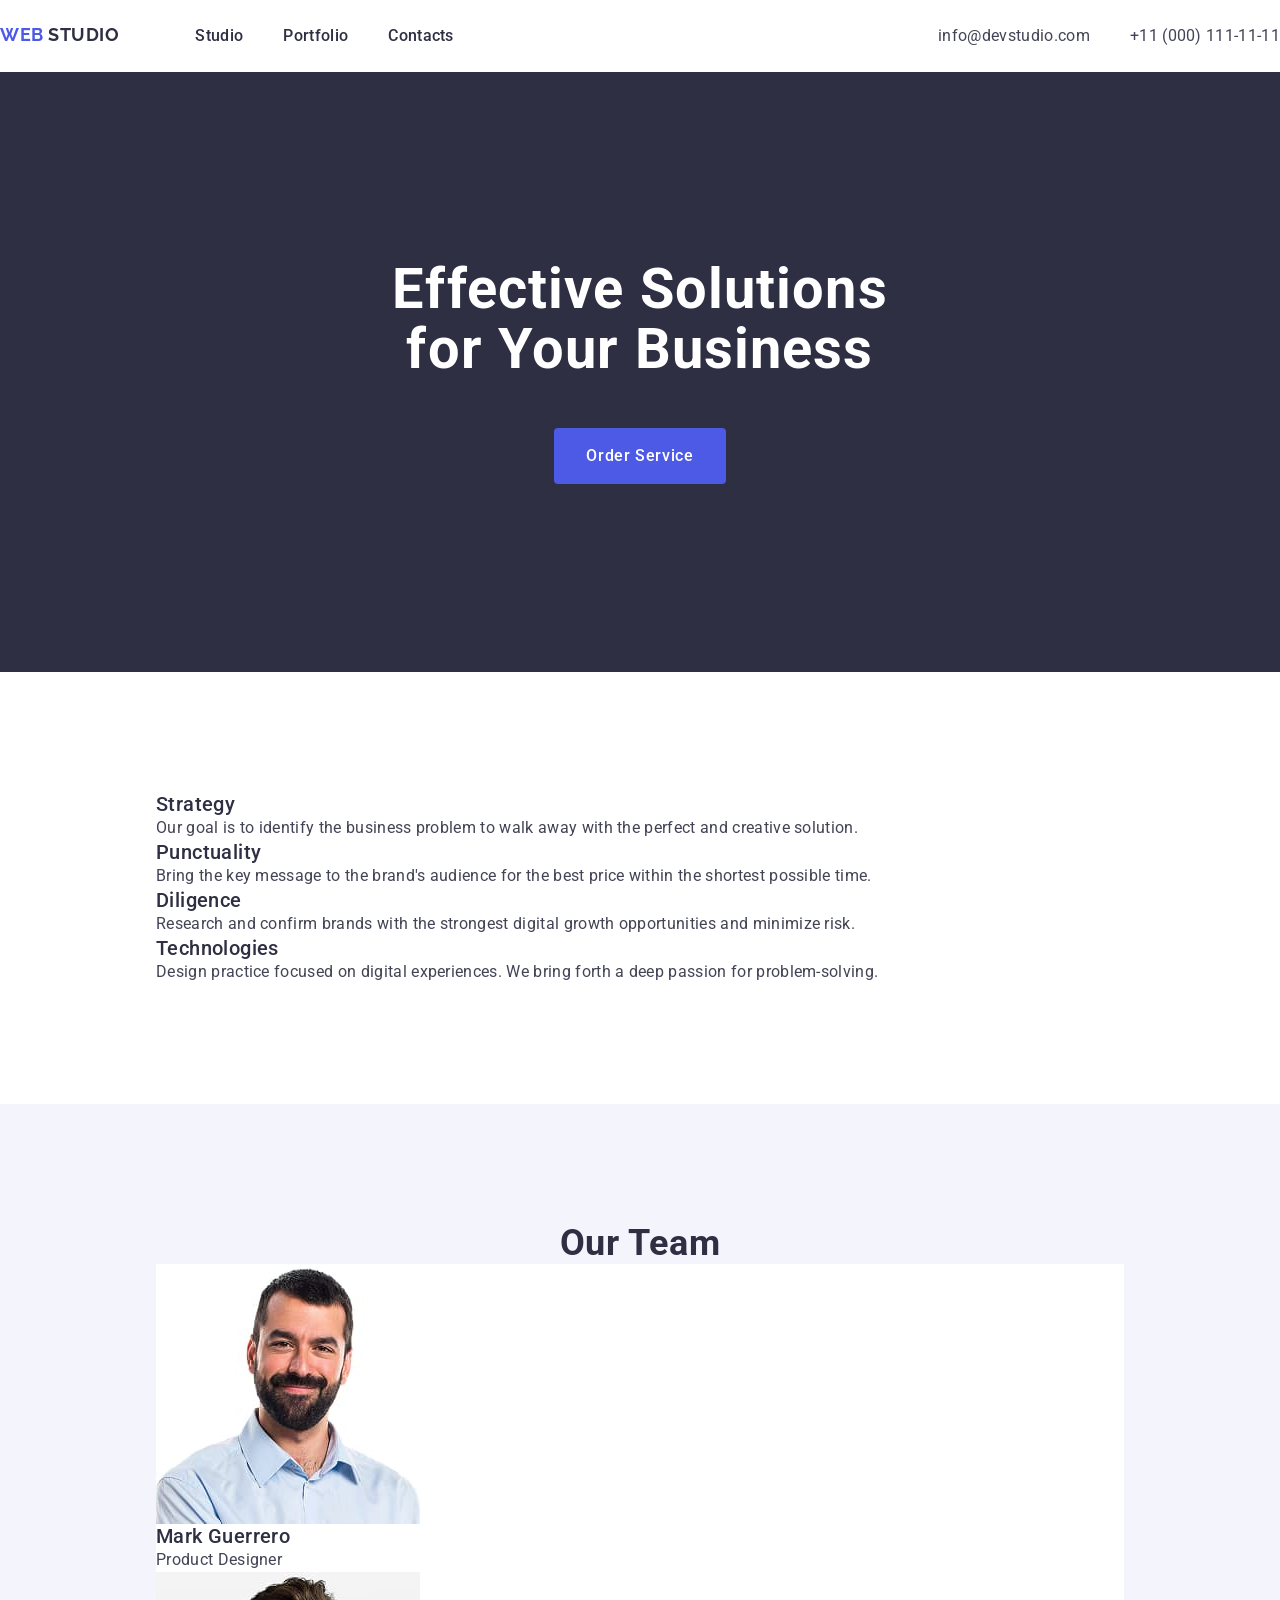
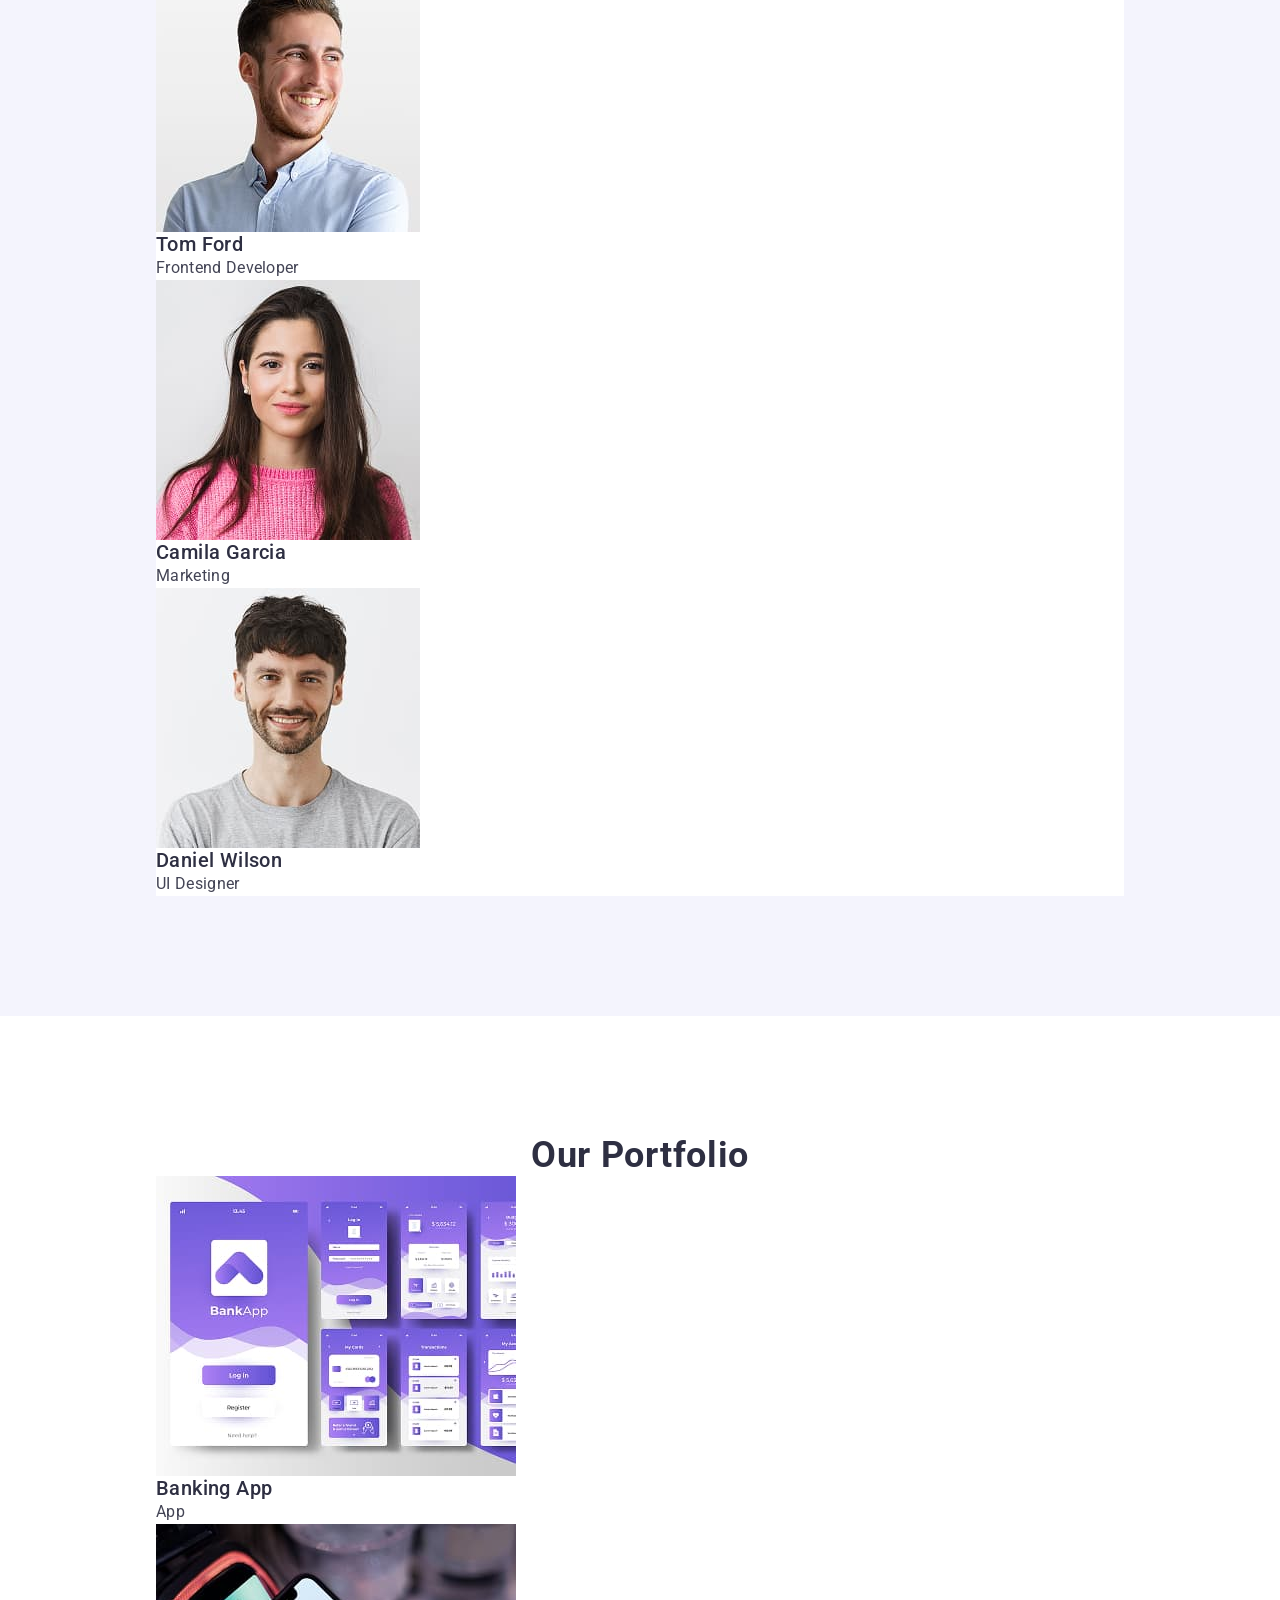
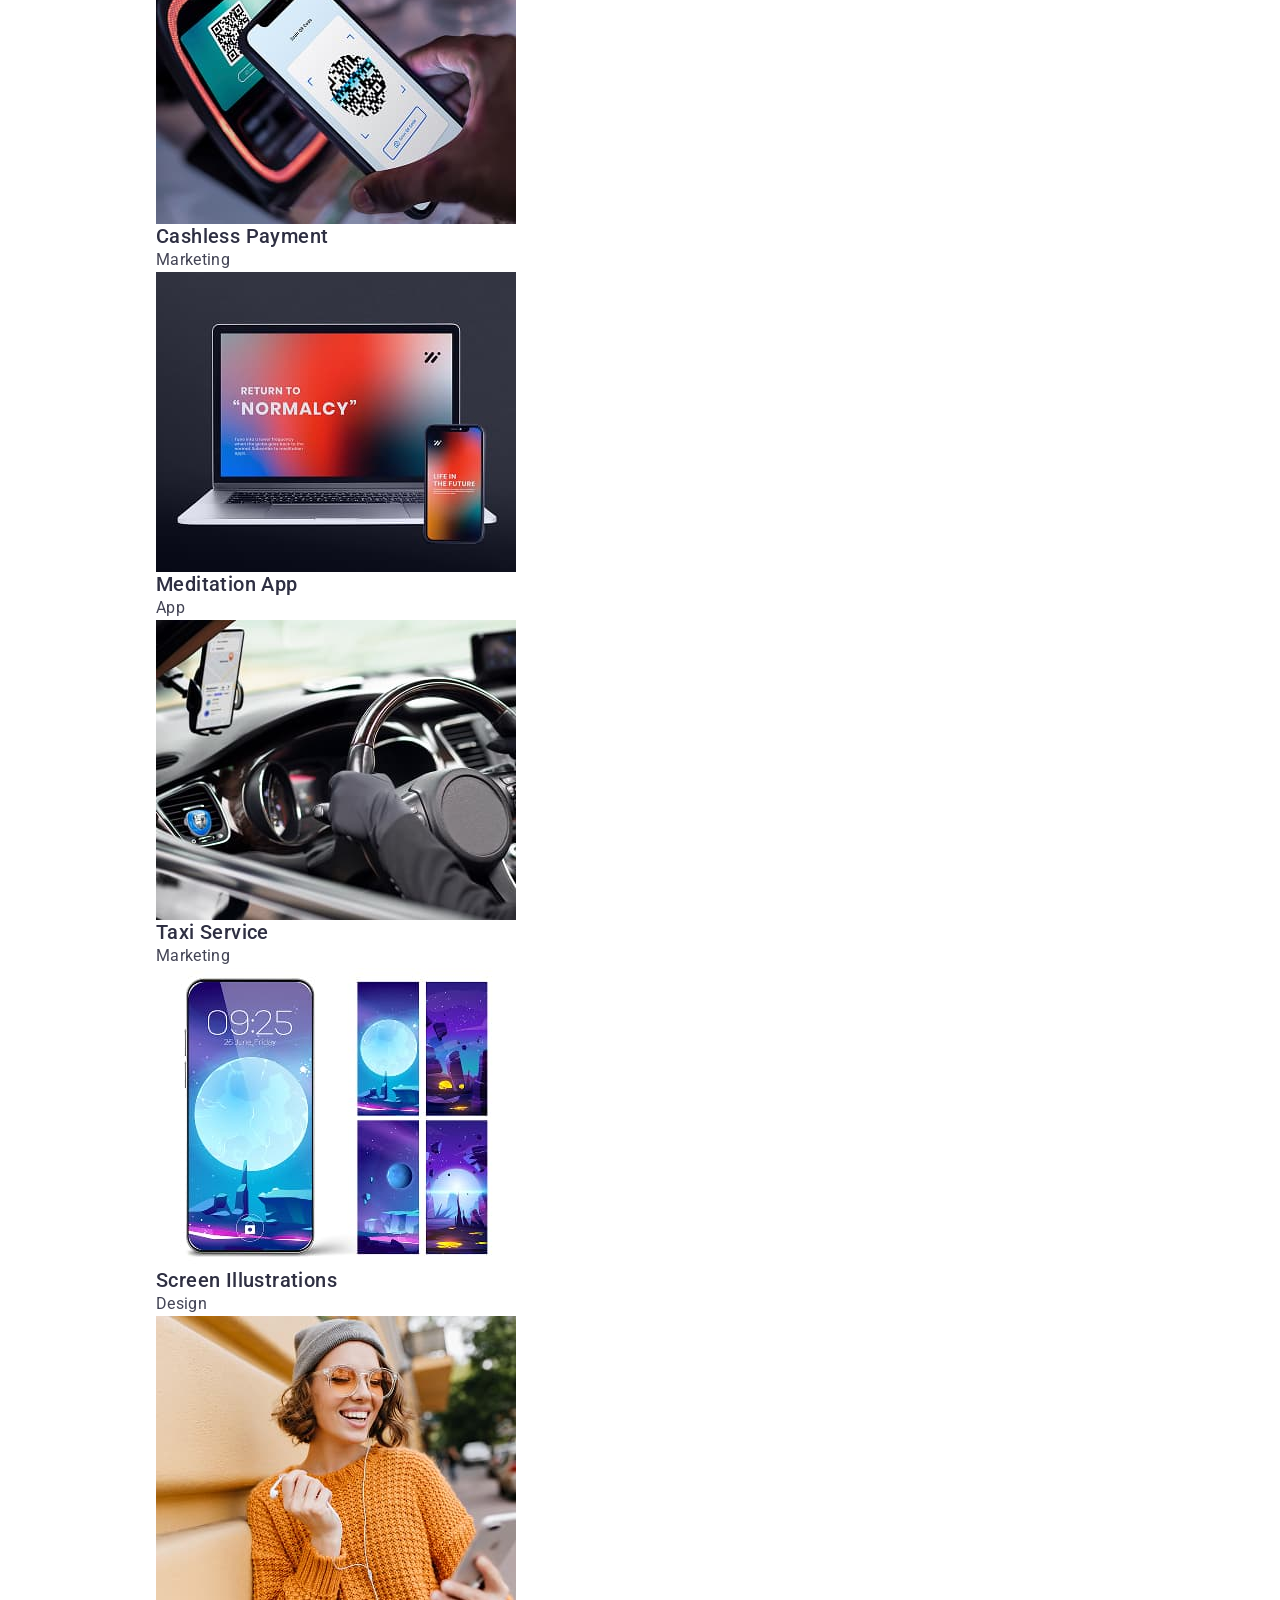
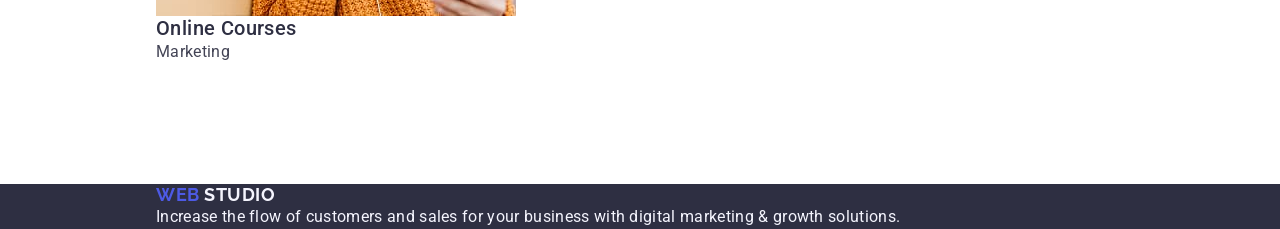
==== index.html @ 4f1d7704 "add dtyles for hero and paddings for sections" ====
<!doctype html>
<html lang="en">
  <head>
    <meta charset="UTF-8" />
    <meta name="viewport" content="width=device-width, initial-scale=1.0" />
    <!-- google fonts -->
    <link rel="preconnect" href="https://fonts.googleapis.com" />
    <link rel="preconnect" href="https://fonts.gstatic.com" crossorigin />
    <link
      href="https://fonts.googleapis.com/css2?family=Roboto:wght@400;500;700&family=Raleway:wght@700&display=swap"
      rel="stylesheet"
    />

    <!-- normalize -->
    <link
      rel="stylesheet"
      href="https://cdnjs.cloudflare.com/ajax/libs/modern-normalize/2.0.0/modern-normalize.min.css"
    />
    <!-- local fonts -->
    <link rel="stylesheet" href="./css/styles.css" />
    <title>Document</title>
  </head>
  <body>
    <header>
      <div class="container header-container">
        <nav class="page-navigation">
          <a class="logo" href="./index.html">
            Web
            <span class="header-logo-secondary">Studio</span>
          </a>
          <ul class="nav-items">
            <li><a class="nav-item" href="./index.html">Studio</a></li>
            <li><a class="nav-item" href="">Portfolio</a></li>
            <li><a class="nav-item" href="">Contacts</a></li>
          </ul>
        </nav>

        <address class="address-section">
          <ul class="contacts-list">
            <li>
              <a class="contacts-list-item" href="mailto:info@devstudio.com"
                >info@devstudio.com</a
              >
            </li>
            <li>
              <a class="contacts-list-item" href="tel:+110001111111"
                >+11 (000) 111-11-11</a
              >
            </li>
          </ul>
        </address>
      </div>
    </header>

    <main>
      <!-- hero -->
      <section class="hero">
        <div class="container">
          <h1 class="hero-title">Effective Solutions for Your Business</h1>
          <button class="hero-button" type="button">Order Service</button>
        </div>
      </section>
      <!-- Approach -->
      <section class="section">
        <div class="container">
          <h2 hidden>Our Approach</h2>
          <ul>
            <li>
              <h3 class="card-title">Strategy</h3>
              <p class="card-text">
                Our goal is to identify the business problem to walk away with
                the perfect and creative solution.
              </p>
            </li>
            <li>
              <h3 class="card-title">Punctuality</h3>
              <p class="card-text">
                Bring the key message to the brand's audience for the best price
                within the shortest possible time.
              </p>
            </li>
            <li>
              <h3 class="card-title">Diligence</h3>
              <p class="card-text">
                Research and confirm brands with the strongest digital growth
                opportunities and minimize risk.
              </p>
            </li>
            <li>
              <h3 class="card-title">Technologies</h3>
              <p class="card-text">
                Design practice focused on digital experiences. We bring forth a
                deep passion for problem-solving.
              </p>
            </li>
          </ul>
        </div>
      </section>
      <!-- team -->
      <section class="team-section section">
        <div class="container">
          <h2 class="section-title">Our Team</h2>
          <ul>
            <li class="team-item">
              <img
                src="./images/img-1.jpg"
                alt="Profile photo of Mark Guerrero"
                width="264"
                height="260"
              />
              <h3 class="card-title">Mark Guerrero</h3>
              <p class="card-text">Product Designer</p>
            </li>
            <li class="team-item">
              <img
                src="./images/img-2.jpg"
                alt="Profile photo of Tom Ford"
                width="264"
                height="260"
              />
              <h3 class="card-title">Tom Ford</h3>
              <p class="card-text">Frontend Developer</p>
            </li>
            <li class="team-item">
              <img
                src="./images/img-3.jpg"
                alt="Profile photo of Camila Garcia"
                width="264"
                height="260"
              />
              <h3 class="card-title">Camila Garcia</h3>
              <p class="card-text">Marketing</p>
            </li>
            <li class="team-item">
              <img
                src="./images/img-4.jpg"
                alt="Profile photo of Daniel Wilson"
                width="264"
                height="260"
              />
              <h3 class="card-title">Daniel Wilson</h3>
              <p class="card-text">UI Designer</p>
            </li>
          </ul>
        </div>
      </section>
      <!-- portfolio -->
      <section class="section">
        <div class="container">
          <h2 class="section-title">Our Portfolio</h2>
          <ul>
            <li>
              <img
                src="./images/portfolio/img-banking.jpg"
                alt="Mobile banking app interface with login and dashboard screens displayed on smartphone mockups"
                width="360"
                height="300"
              />
              <h3 class="card-title">Banking App</h3>
              <p class="card-text">App</p>
            </li>
            <li>
              <img
                src="./images/portfolio/img-cashless.jpg"
                alt="Smartphone scanning a QR code for cashless payment at a terminal"
                width="360"
                height="300"
              />
              <h3 class="card-title">Cashless Payment</h3>
              <p class="card-text">Marketing</p>
            </li>
            <li>
              <img
                src="./images/portfolio/img-meditattion.jpg"
                alt="Laptop and smartphone displaying a modern landing page with inspirational message"
                width="360"
                height="300"
              />
              <h3 class="card-title">Meditation App</h3>
              <p class="card-text">App</p>
            </li>
            <li>
              <img
                src="./images/portfolio/img-taxi.jpg"
                alt="Driver holding a smartphone mounted on a car dashboard while driving"
                width="360"
                height="300"
              />
              <h3 class="card-title">Taxi Service</h3>
              <p class="card-text">Marketing</p>
            </li>
            <li>
              <img
                src="./images/portfolio/img-screen.jpg"
                alt="Stylized mobile phone screens with abstract night landscape illustrations"
                width="360"
                height="300"
              />
              <h3 class="card-title">Screen Illustrations</h3>
              <p class="card-text">Design</p>
            </li>
            <li>
              <img
                src="./images/portfolio/img-courses.jpg"
                alt="Smiling woman using a smartphone with earphones while studying online outdoors"
                width="360"
                height="300"
              />
              <h3 class="card-title">Online Courses</h3>
              <p class="card-text">Marketing</p>
            </li>
          </ul>
        </div>
      </section>
    </main>
    <footer class="footer">
      <div class="container">
        <a class="logo" href="./index.html">
          Web
          <span class="footer-logo-secondary">Studio</span>
        </a>
        <p class="footer-description">
          Increase the flow of customers and sales for your business with
          digital marketing & growth solutions.
        </p>
      </div>
    </footer>
  </body>
</html>
---- css/styles.css ----
/* ============= VARIABLES ============= */
:root {
  --primary-font: 'Roboto', sans-serif;
  --primary-text-color: #434455;
  --dark-color: #2e2f42;
  --brand-color: #4d5ae5;
  --accent-color: #404bbf;
  --white-color: #ffffff;
  --light-bg-color: #f4f4fd;
}

/* ============= /VARIABLES ============= */

/* ============= COMMON STYLES   ============= */
a {
  text-decoration: none;
  color: inherit;
}

ul,
ol {
  list-style-type: none;
  margin: 0;
  padding-left: 0;
}

/* Reset default margins for headings and paragraphs */
h1,
h2,
h3,
h4,
h5,
h6,
p {
  margin: 0;
}

/* Make images block elements */
img {
  display: block;
}

button {
  cursor: pointer;
}

body {
  font-family: var(--primary-font);
  color: var(--primary-text-color);
  background-color: var(--white-color);
}

.container {
  max-width: 1440px;
  padding-left: 156px;
  padding-right: 156px;
  margin-left: auto;
  margin-right: auto;
}

.logo {
  font-family: Raleway, sans-serif;
  font-weight: 700;
  text-transform: uppercase;
  font-size: 18px;
  line-height: 1.17;
  letter-spacing: 0.03em;
  color: var(--brand-color);
}

.section {
  padding-top: 120px;
  padding-bottom: 120px;
}

.section-title {
  font-weight: 700;
  font-size: 36px;
  line-height: 1.11;
  letter-spacing: 0.02em;
  text-align: center;
  text-transform: capitalize;
  color: var(--dark-color);
}

.card-title {
  font-weight: 500;
  font-size: 20px;
  line-height: 1.2;
  letter-spacing: 0.02em;
  color: var(--dark-color);
}

.card-text {
  font-size: 16px;
  line-height: 1.5;
  letter-spacing: 0.02em;
  color: var(--primary-text-color);
}
/* ============= COMMON STYLES ============= */

/* ============= HEADER ============= */

.header-container {
  display: flex;
  align-items: center;
  justify-content: space-between;
  padding: 24px 0;
}

.page-navigation {
  display: flex;
  gap: 76px;
}

.nav-items {
  display: flex;
  gap: 40px;
}
.header-logo-secondary {
  color: var(--dark-color);
}

.nav-item {
  font-weight: 500;
  font-size: 16px;
  line-height: 1.5;
  letter-spacing: 0.02em;
  color: var(--dark-color);
}

.nav-item:hover,
.nav-item:focus,
.nav-item:active {
  color: var(--accent-color);
}

.address-section {
  font-size: 16px;
  font-style: normal;
  line-height: 1.5;
  letter-spacing: 0.02em;
}

.contacts-list {
  display: flex;
  gap: 40px;
}
.contacts-list-item:hover,
.contacts-list-item:focus {
  color: var(--accent-color);
}
/* ============= HEADER ============= */

/* ============= HERO ============= */
.hero {
  background-color: var(--dark-color);
  padding: 188px 0;
}

.hero-title {
  font-weight: 700;
  font-size: 56px;
  line-height: 1.07;
  letter-spacing: 0.02em;
  text-align: center;
  color: var(--white-color);
  /* padding: 0 472px; */
  max-width: 496px;
  margin: 0 auto 48px auto;
}

.hero-button {
  display: block;
  background-color: var(--brand-color);
  font-family: var(--primary-font);
  font-weight: 500;
  font-size: 16px;
  line-height: 1.5;
  letter-spacing: 0.04em;
  color: var(--white-color);
  margin: 0 auto;
  padding: 16px 32px;
  border: none;
  border-radius: 4px;
}

.hero-button:hover,
.hero-button:focus {
  background-color: var(--accent-color);
}
/* ============= HERO ============= */

/* ============= APPROACH ============= */

/* ============= APPROACH ============= */

/* ============= TEAM ============= */
.team-section {
  background-color: var(--light-bg-color);
}

.team-item {
  background-color: var(--white-color);
}
/* ============= TEAM ============= */

/* ============= FOOTER ============= */
.footer {
  background-color: var(--dark-color);
}
.footer-logo-primary {
  color: var(--brand-color);
}

.footer-logo-secondary {
  color: var(--light-bg-color);
}

.footer-description {
  font-size: 16px;
  line-height: 1.5;
  letter-spacing: 0.02em;
  color: var(--light-bg-color);
}
/* ============= FOOTER ============= */
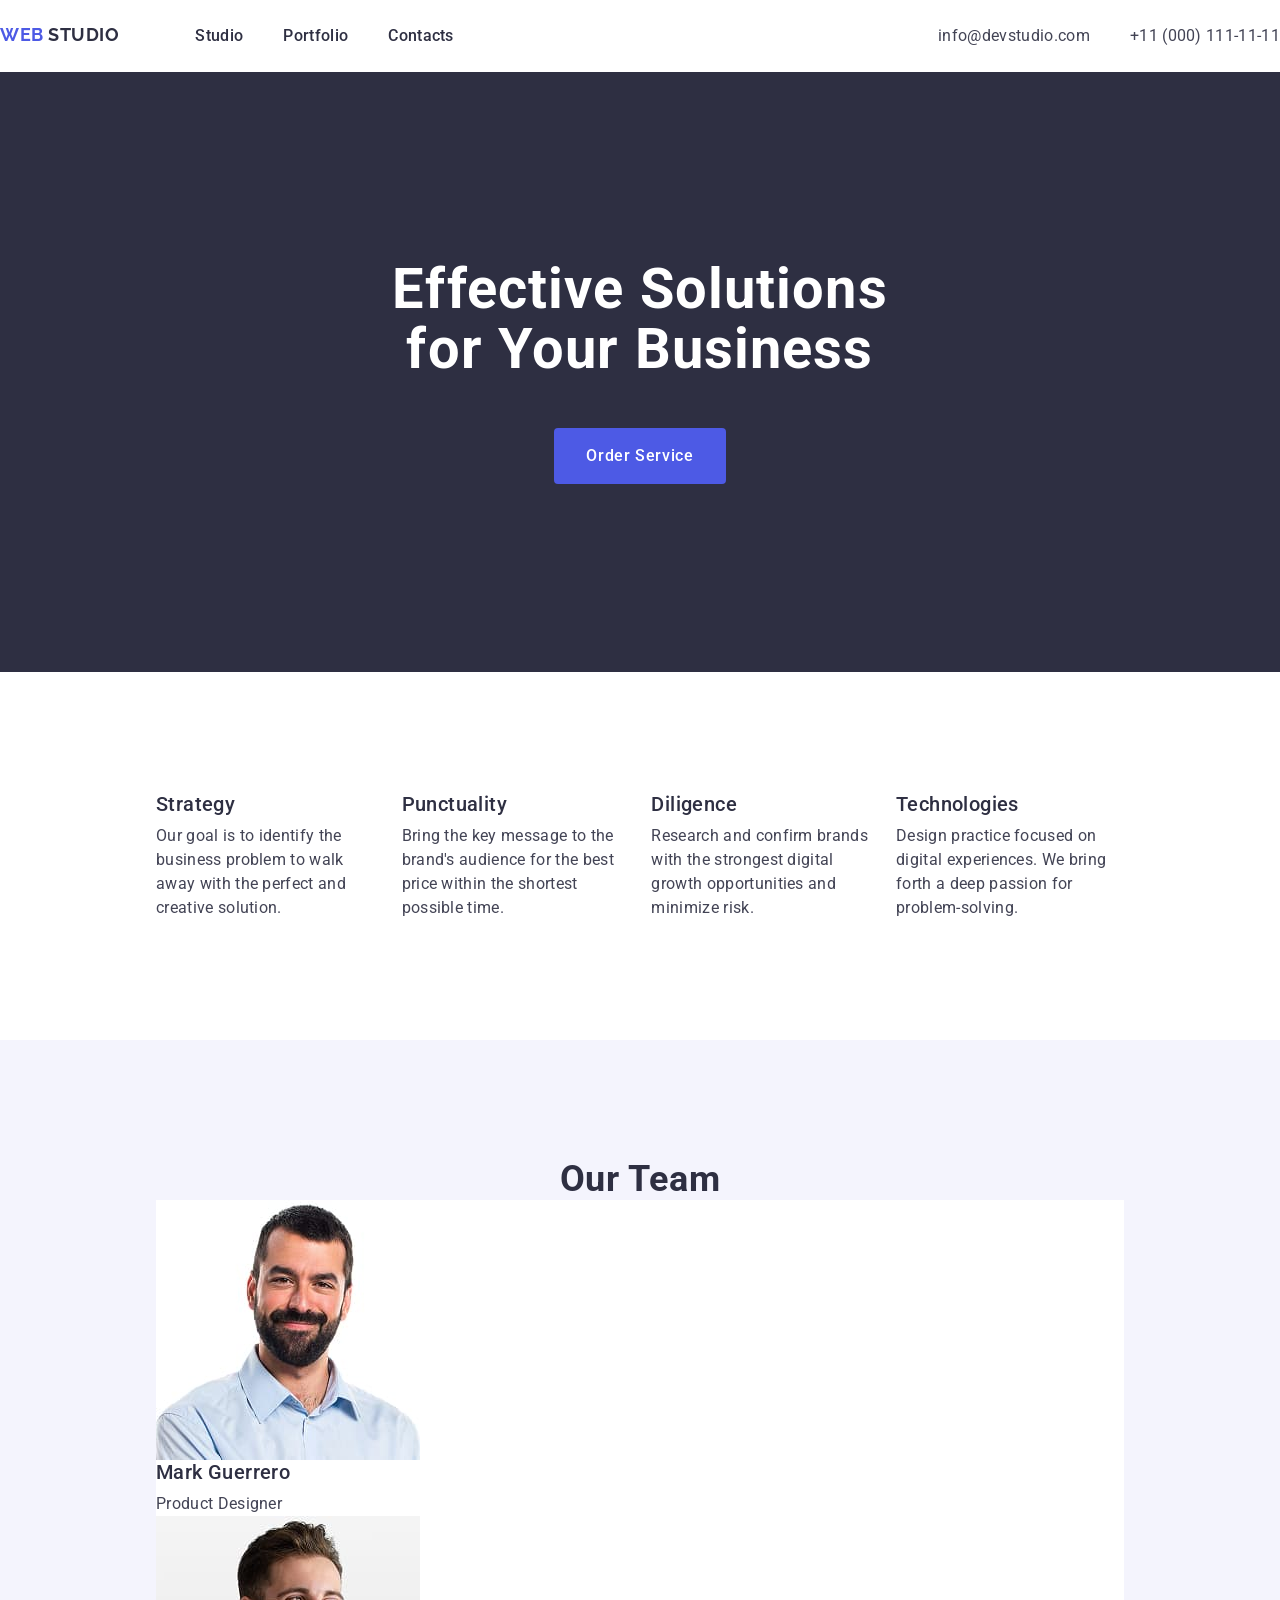
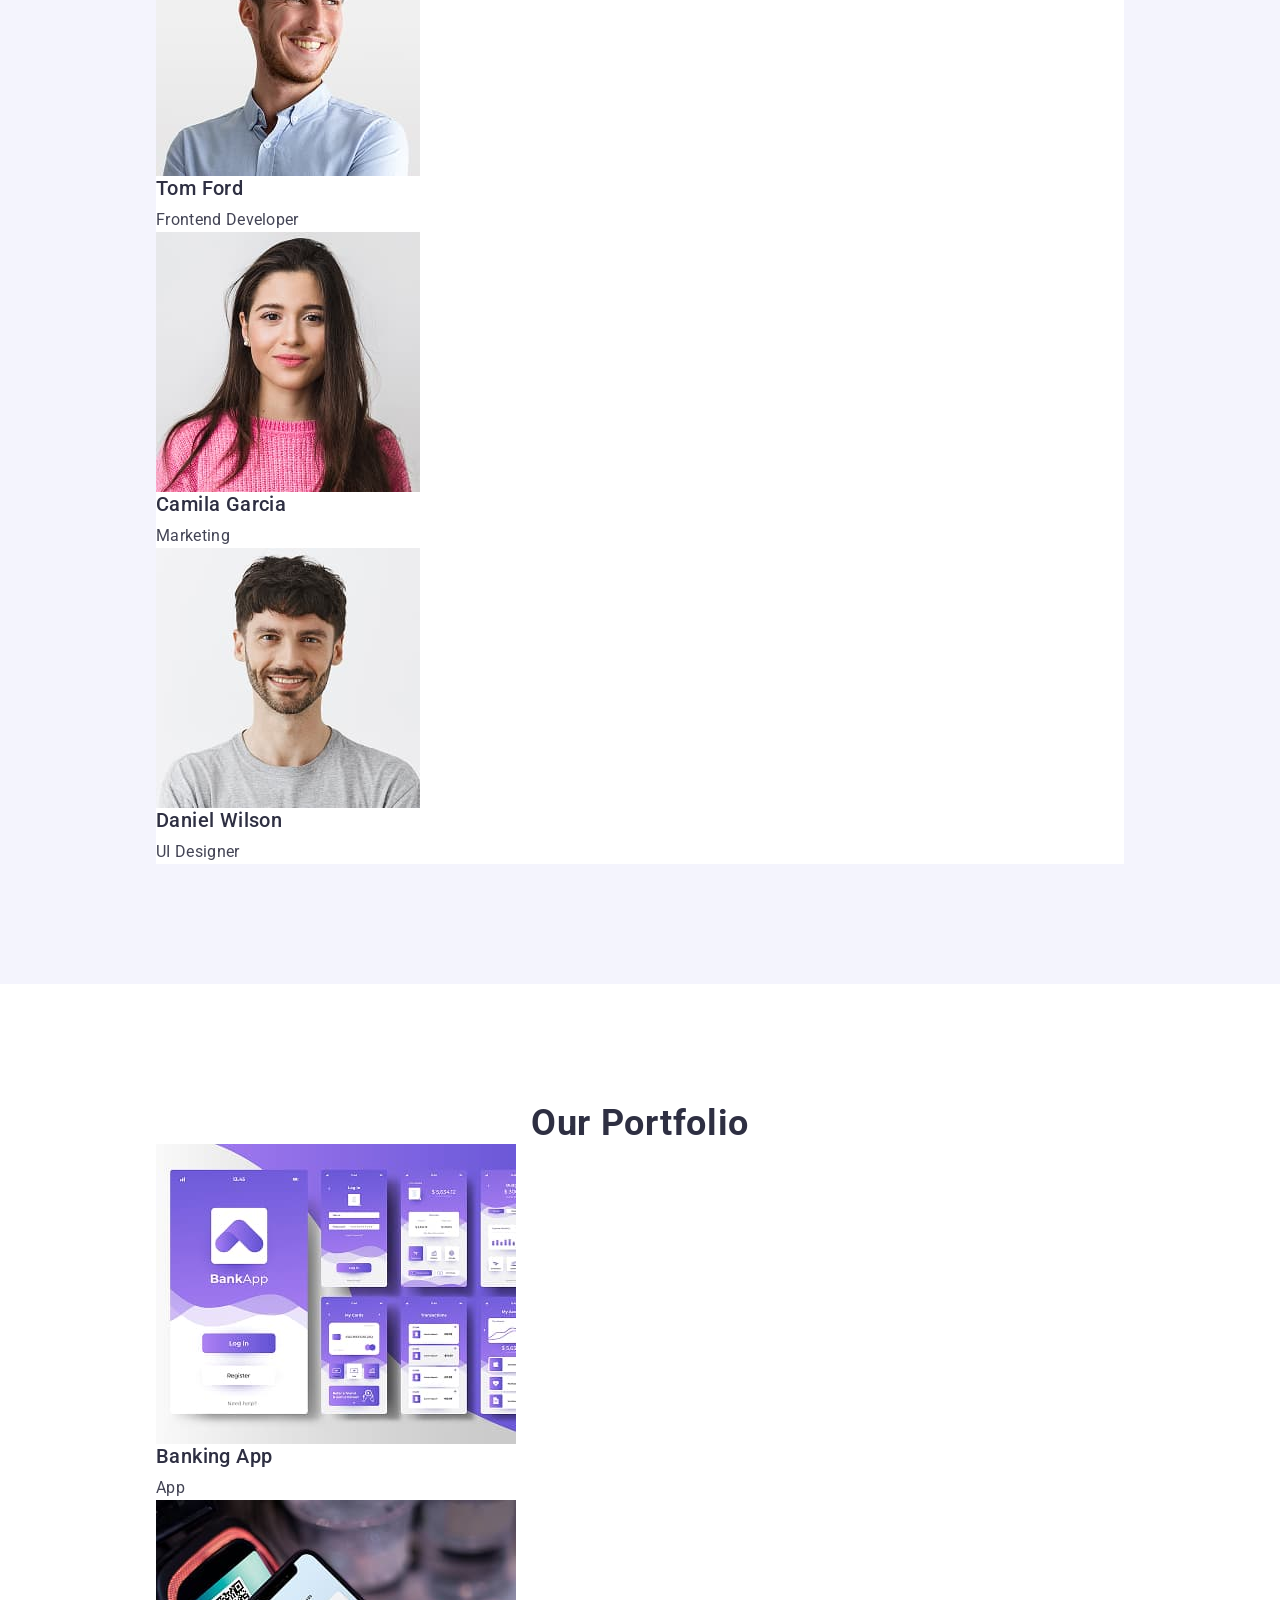
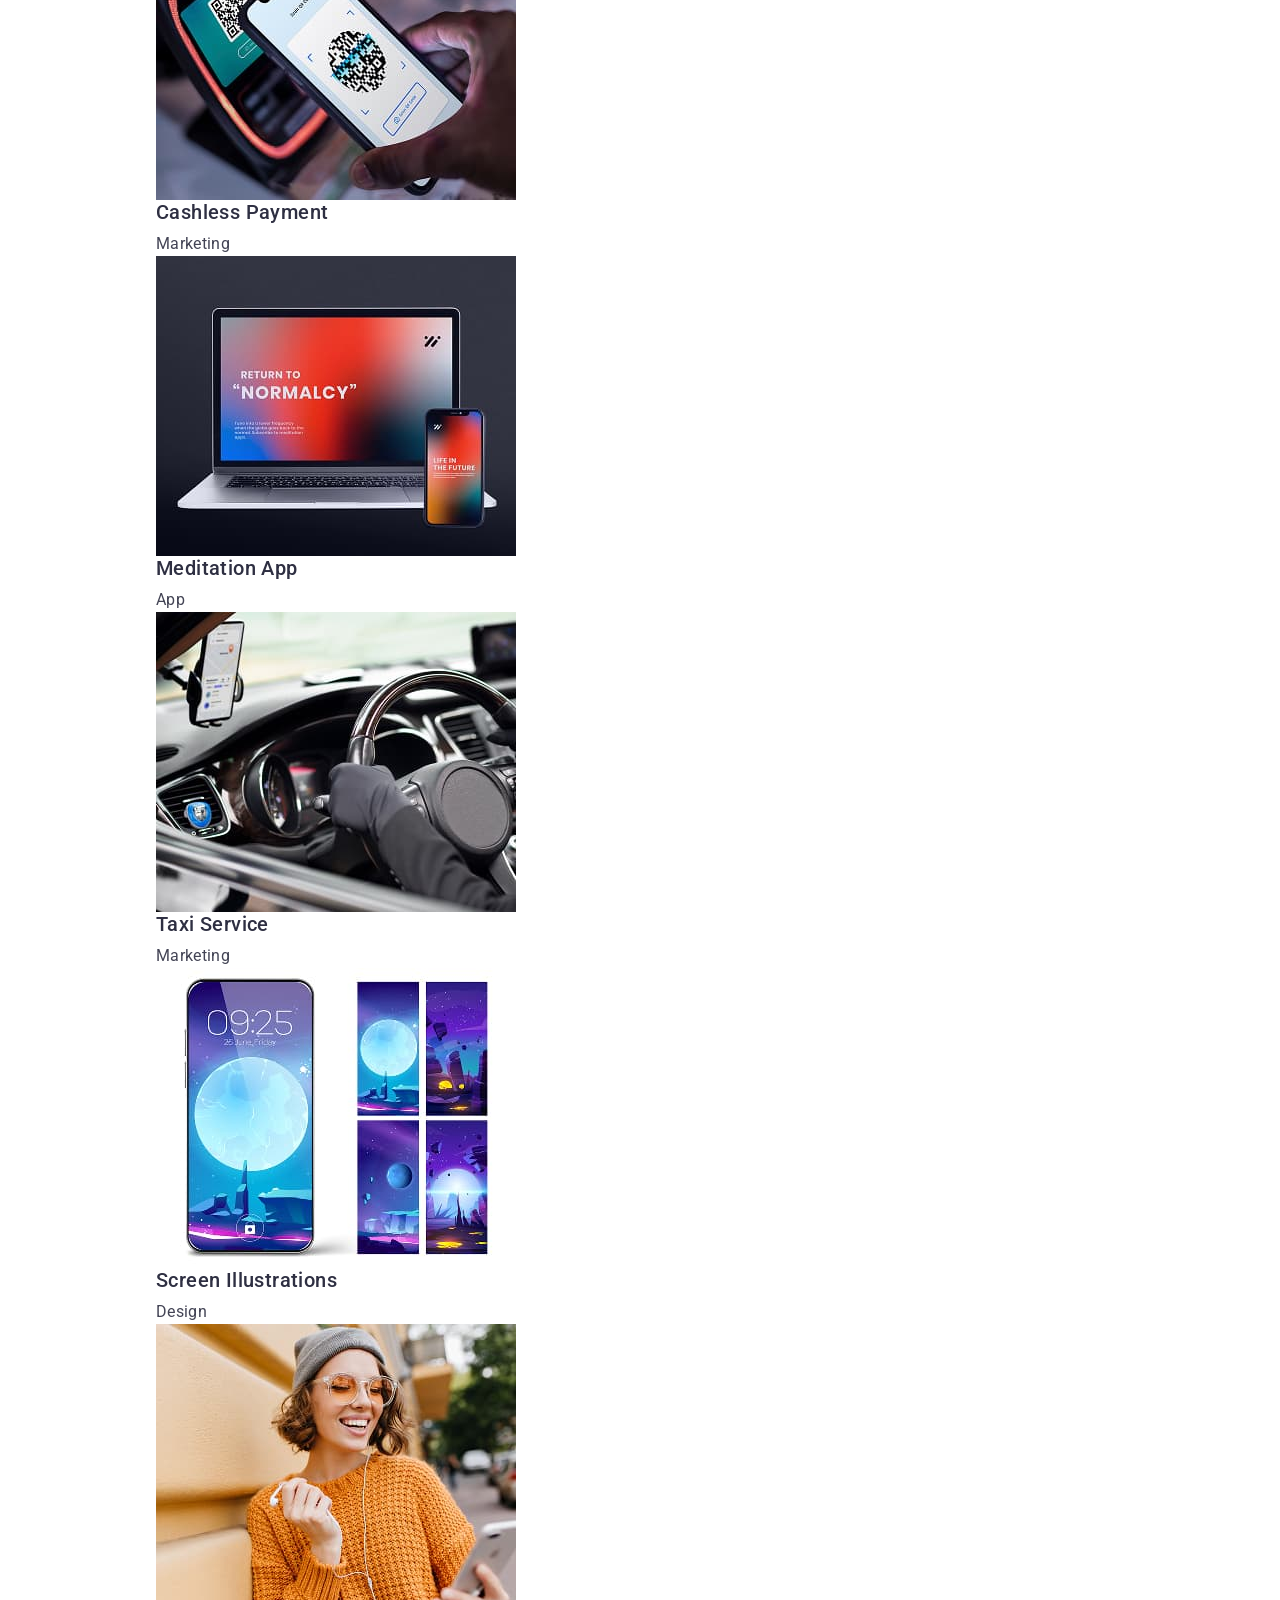
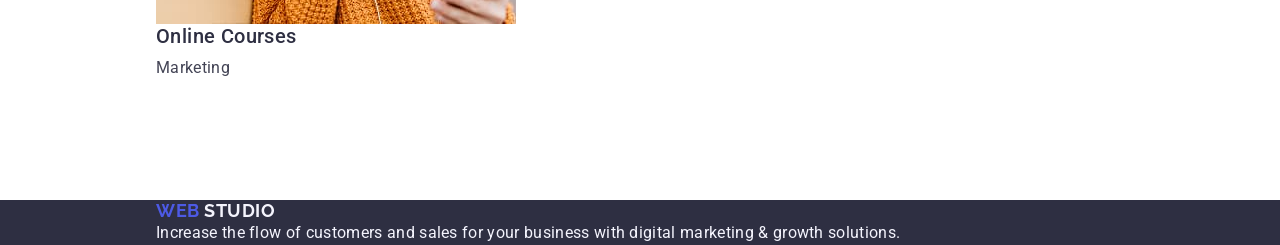
==== commit 7bcc1ebf: "add approach styles" ====
--- a/index.html
+++ b/index.html
@@ -64,7 +64,7 @@
       <section class="section">
         <div class="container">
           <h2 hidden>Our Approach</h2>
-          <ul>
+          <ul class="approach-list">
             <li>
               <h3 class="card-title">Strategy</h3>
               <p class="card-text">
--- a/css/styles.css
+++ b/css/styles.css
@@ -89,6 +89,7 @@
   line-height: 1.2;
   letter-spacing: 0.02em;
   color: var(--dark-color);
+  margin-bottom: 8px;
 }
 
 .card-text {
@@ -192,7 +193,10 @@
 /* ============= HERO ============= */
 
 /* ============= APPROACH ============= */
-
+.approach-list {
+  display: flex;
+  column-gap: 24px;
+}
 /* ============= APPROACH ============= */
 
 /* ============= TEAM ============= */
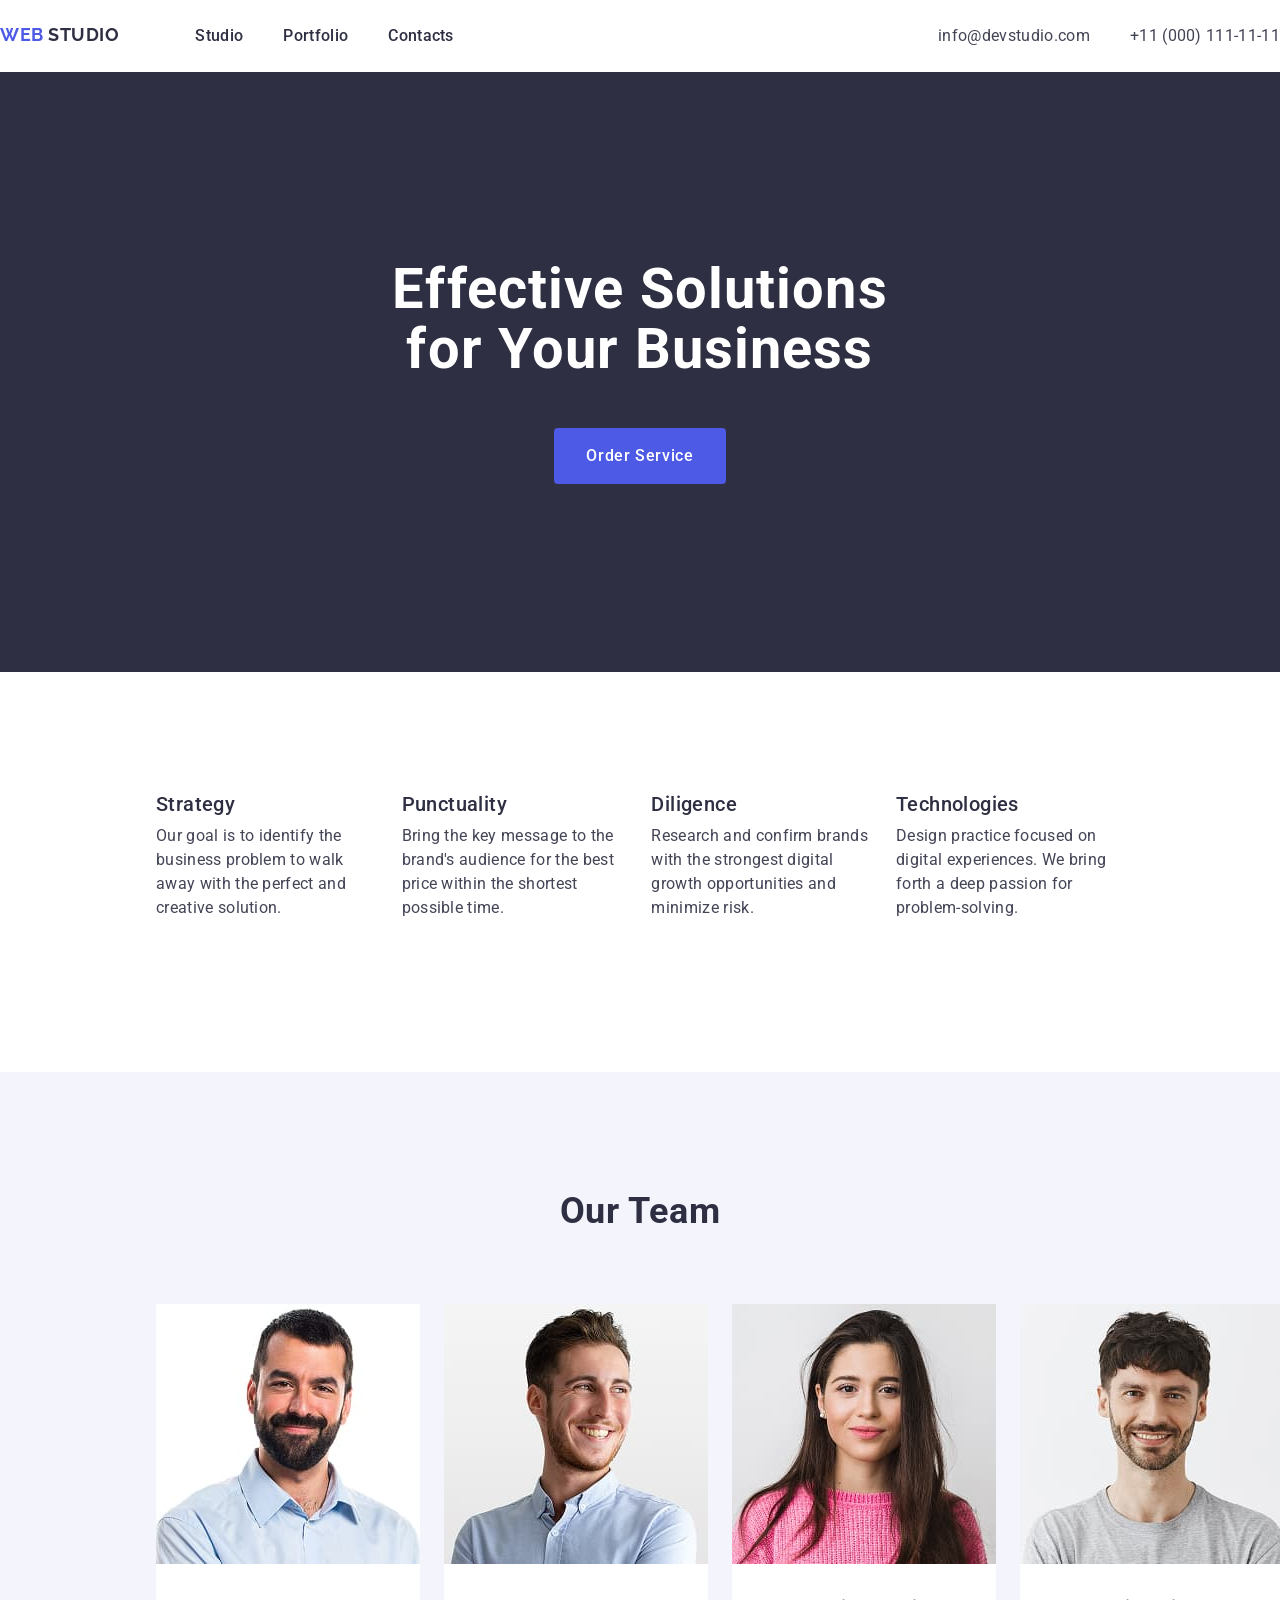
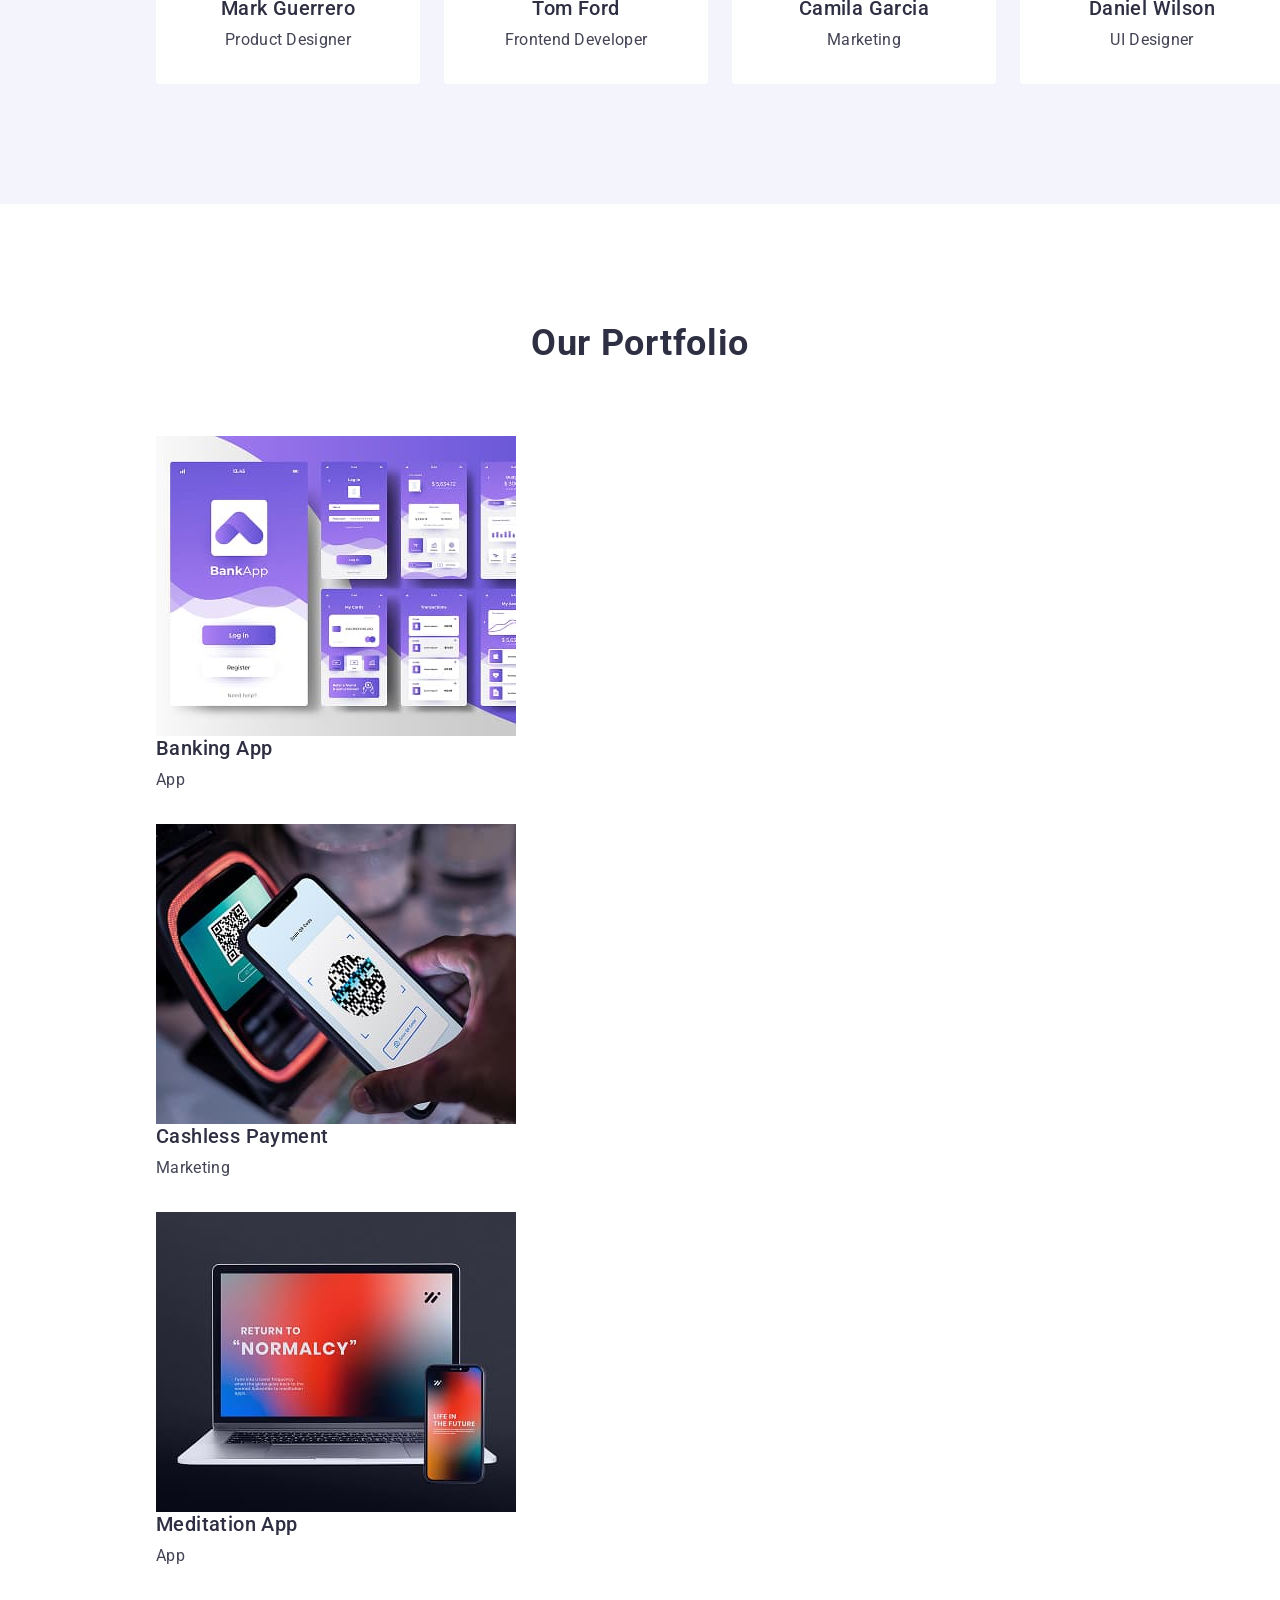
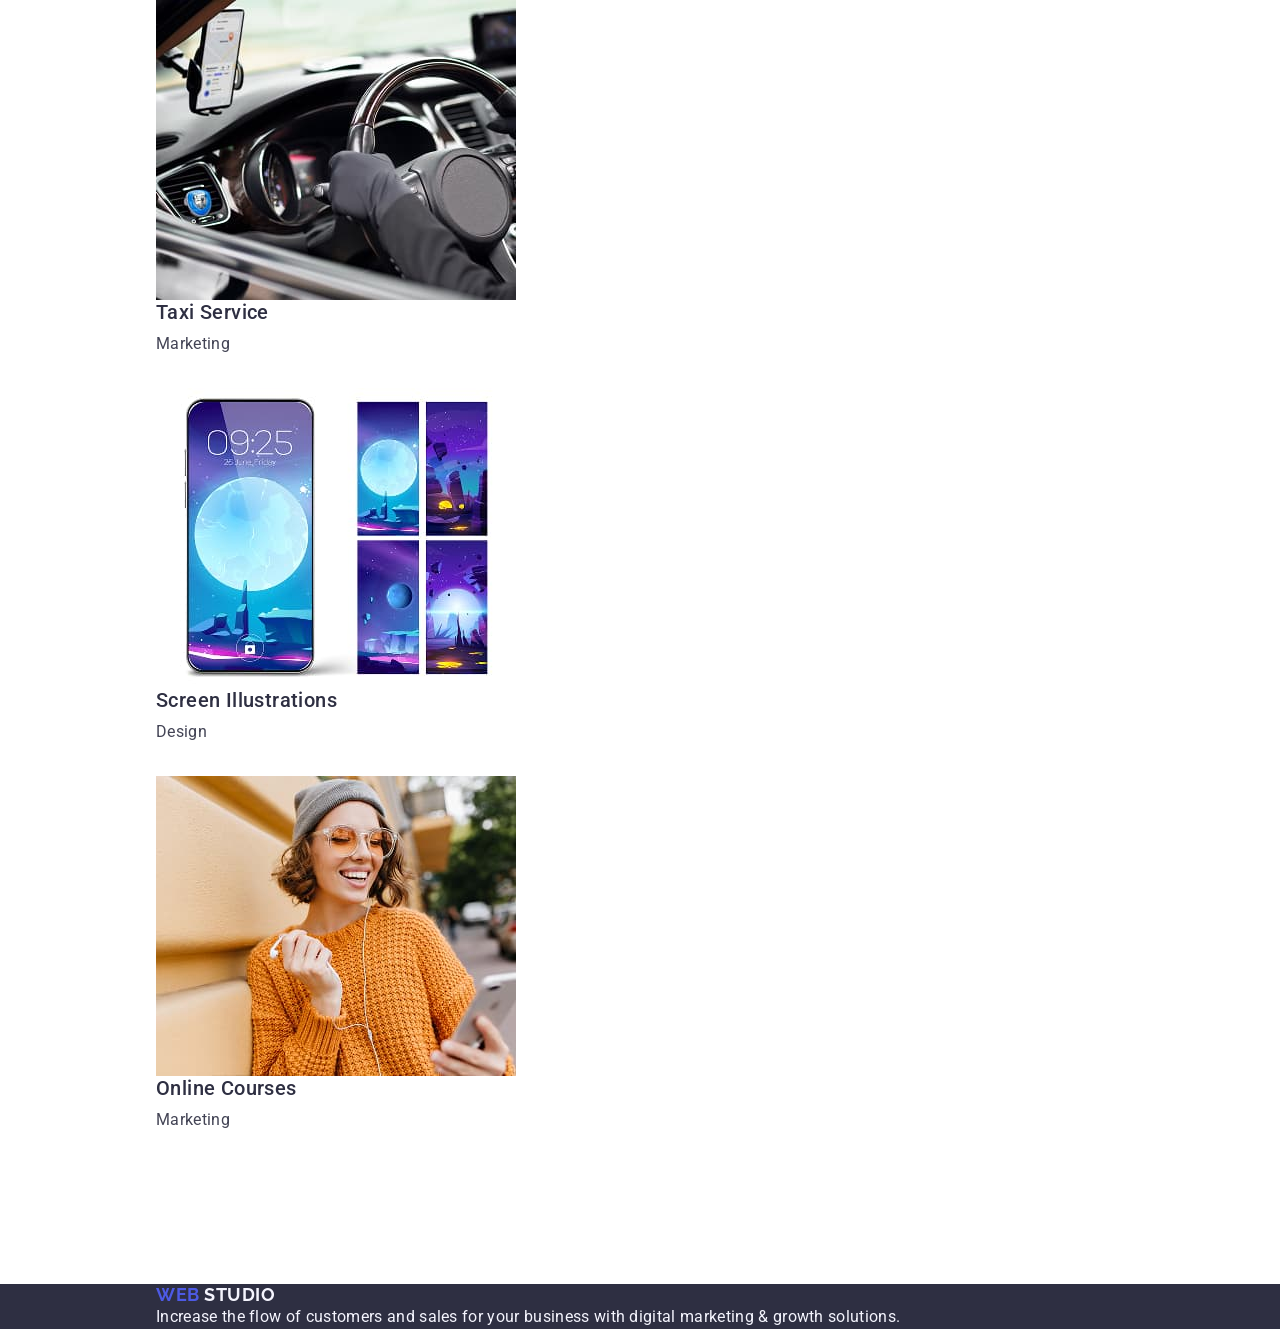
==== commit 261b771c: "add styles for team section" ====
--- a/index.html
+++ b/index.html
@@ -100,46 +100,51 @@
       <section class="team-section section">
         <div class="container">
           <h2 class="section-title">Our Team</h2>
-          <ul>
-            <li class="team-item">
-              <img
+          <ul class="team-list">
+            <li class="team-item">
+              <img
+                class="team-img"
                 src="./images/img-1.jpg"
                 alt="Profile photo of Mark Guerrero"
                 width="264"
                 height="260"
               />
-              <h3 class="card-title">Mark Guerrero</h3>
-              <p class="card-text">Product Designer</p>
-            </li>
-            <li class="team-item">
-              <img
+              <h3 class="card-title centered-text">Mark Guerrero</h3>
+              <p class="card-text centered-text">Product Designer</p>
+            </li>
+            <li class="team-item">
+              <img
+                class="team-img"
                 src="./images/img-2.jpg"
                 alt="Profile photo of Tom Ford"
                 width="264"
                 height="260"
               />
-              <h3 class="card-title">Tom Ford</h3>
-              <p class="card-text">Frontend Developer</p>
-            </li>
-            <li class="team-item">
-              <img
+              <h3 class="card-title centered-text">Tom Ford</h3>
+              <p class="card-text centered-text">Frontend Developer</p>
+            </li>
+            <li class="team-item">
+              <img
+                class="team-img"
                 src="./images/img-3.jpg"
                 alt="Profile photo of Camila Garcia"
                 width="264"
                 height="260"
               />
-              <h3 class="card-title">Camila Garcia</h3>
-              <p class="card-text">Marketing</p>
-            </li>
-            <li class="team-item">
-              <img
+              <h3 class="card-title centered-text">Camila Garcia</h3>
+              <p class="card-text centered-text">Marketing</p>
+            </li>
+            <li class="team-item">
+              <img
+                class="team-img"
                 src="./images/img-4.jpg"
                 alt="Profile photo of Daniel Wilson"
                 width="264"
                 height="260"
               />
-              <h3 class="card-title">Daniel Wilson</h3>
-              <p class="card-text">UI Designer</p>
+
+              <h3 class="card-title centered-text">Daniel Wilson</h3>
+              <p class="card-text centered-text">UI Designer</p>
             </li>
           </ul>
         </div>
--- a/css/styles.css
+++ b/css/styles.css
@@ -81,6 +81,7 @@
   text-align: center;
   text-transform: capitalize;
   color: var(--dark-color);
+  margin-bottom: 72px;
 }
 
 .card-title {
@@ -97,6 +98,11 @@
   line-height: 1.5;
   letter-spacing: 0.02em;
   color: var(--primary-text-color);
+  margin-bottom: 32px;
+}
+
+.centered-text {
+text-align: center;
 }
 /* ============= COMMON STYLES ============= */
 
@@ -203,9 +209,17 @@
 .team-section {
   background-color: var(--light-bg-color);
 }
-
+.team-img {
+  margin-bottom: 32px;
+}
+
+.team-list {
+  display: flex;
+  column-gap: 24px;
+}
 .team-item {
   background-color: var(--white-color);
+  border-radius: 4px;
 }
 /* ============= TEAM ============= */
 
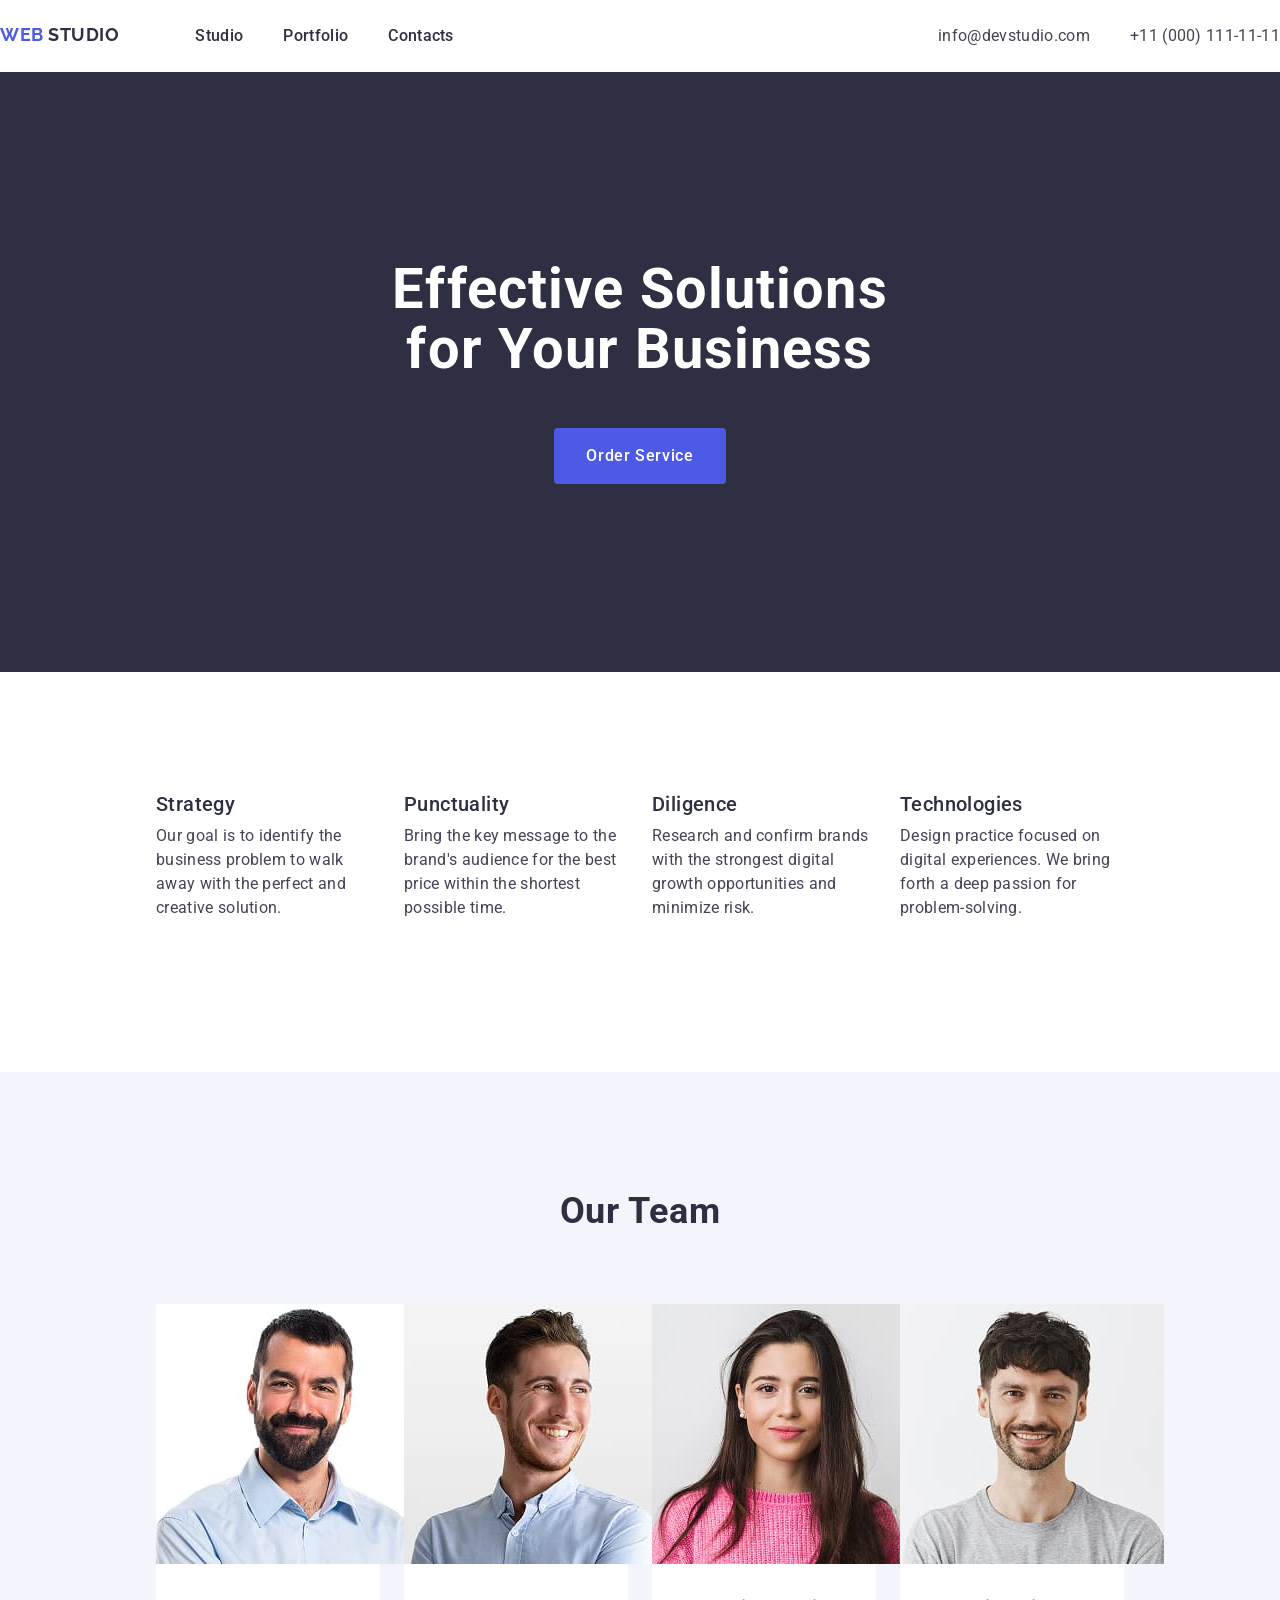
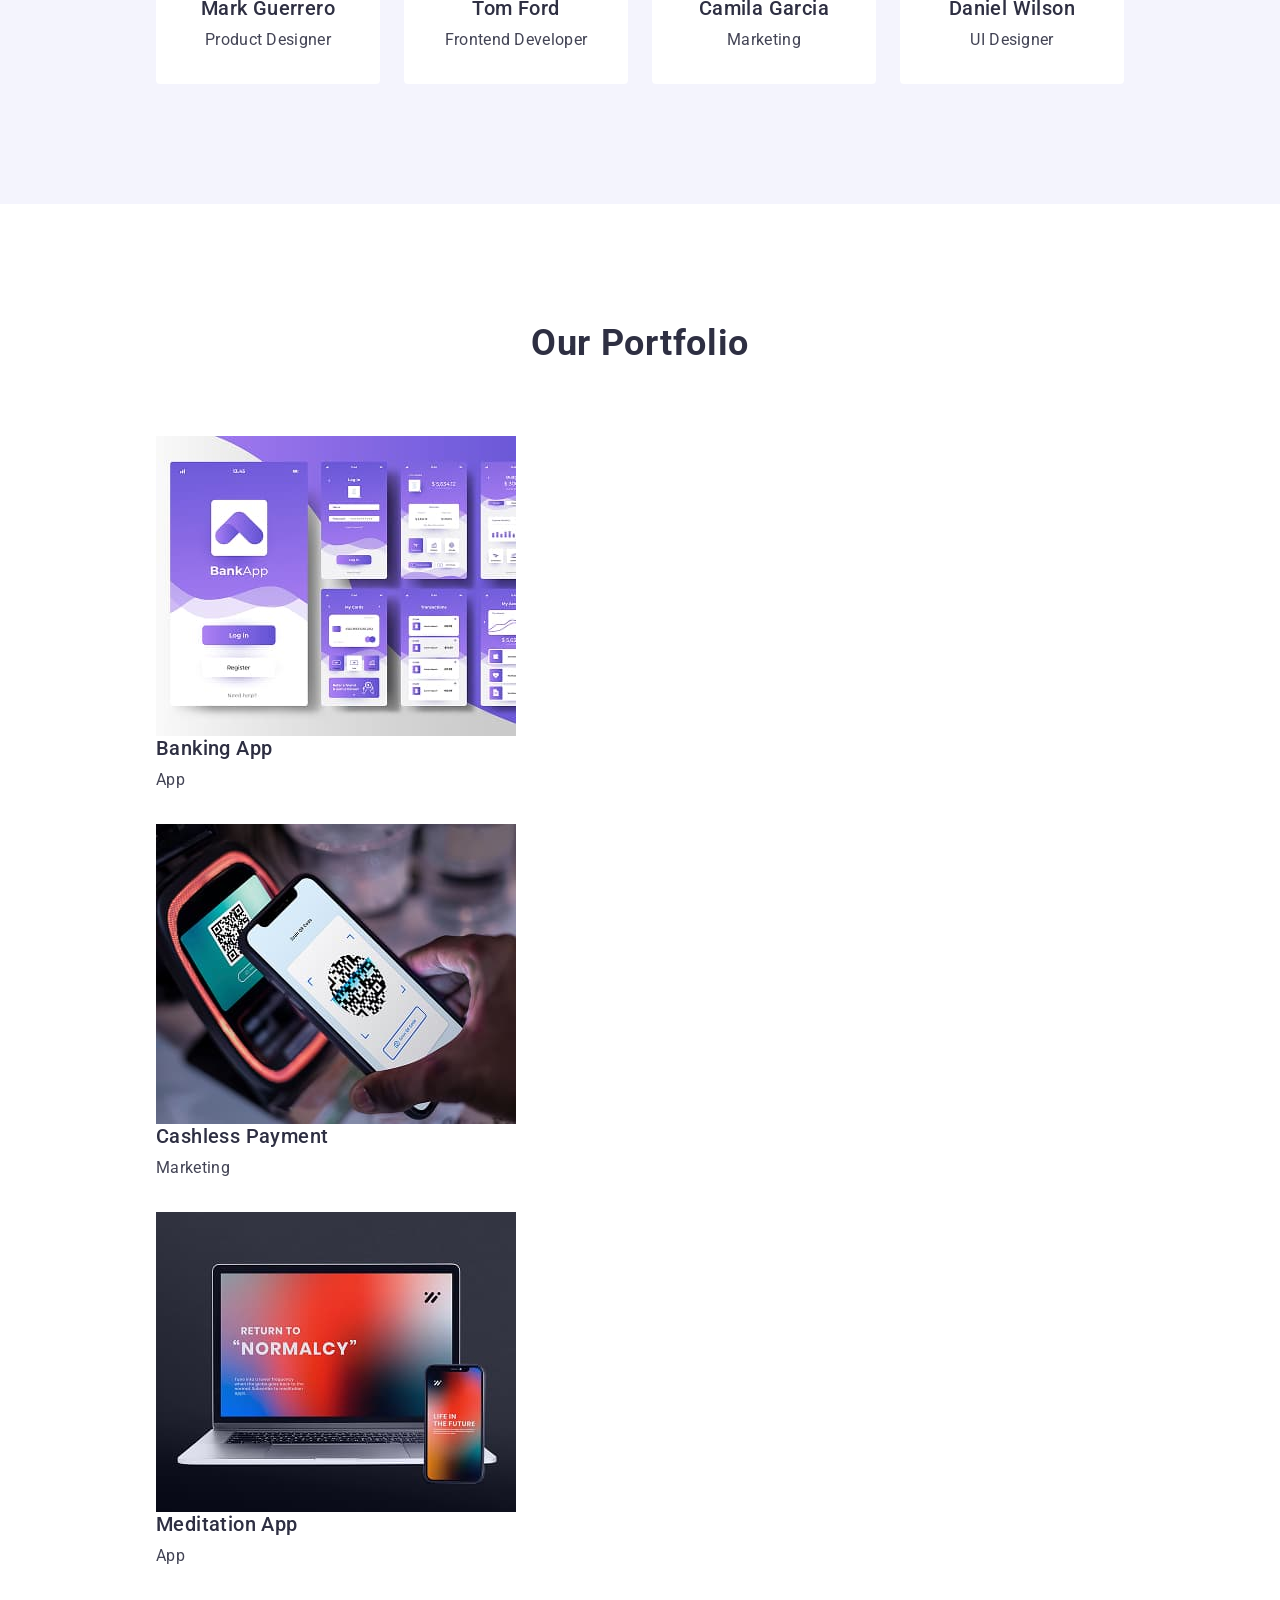
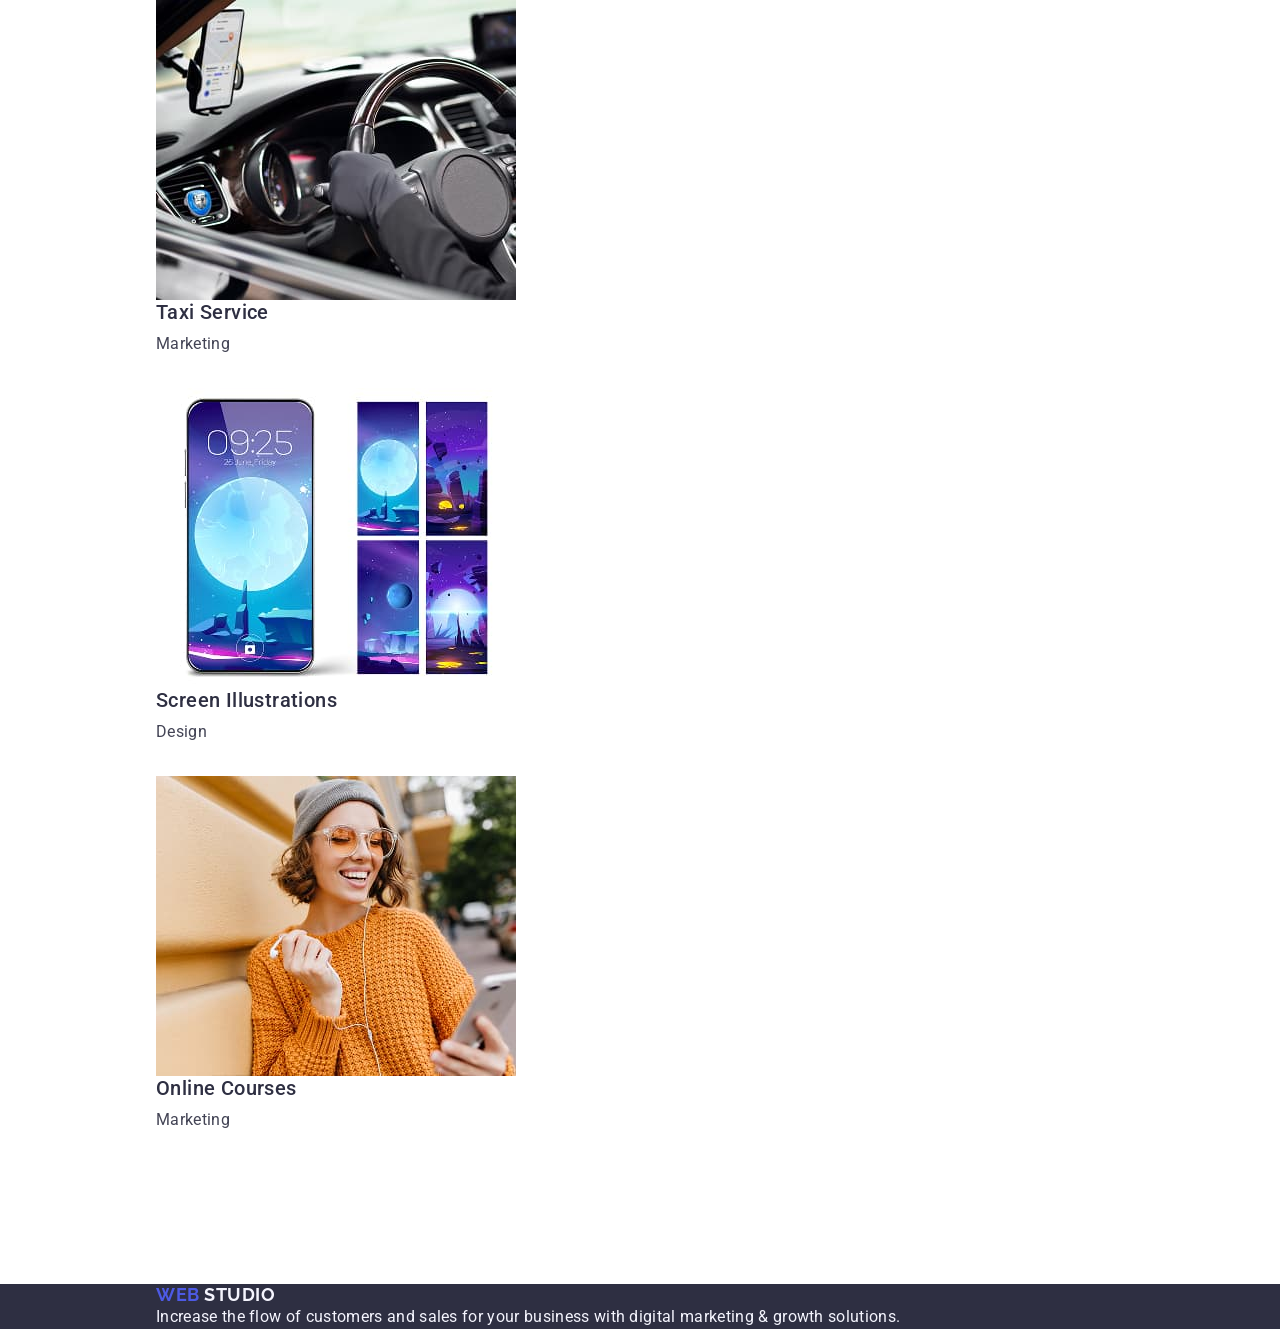
==== commit 57ec10e6: "add styles for team section" ====
--- a/index.html
+++ b/index.html
@@ -65,28 +65,28 @@
         <div class="container">
           <h2 hidden>Our Approach</h2>
           <ul class="approach-list">
-            <li>
+            <li class="approach-item">
               <h3 class="card-title">Strategy</h3>
               <p class="card-text">
                 Our goal is to identify the business problem to walk away with
                 the perfect and creative solution.
               </p>
             </li>
-            <li>
+            <li class="approach-item">
               <h3 class="card-title">Punctuality</h3>
               <p class="card-text">
                 Bring the key message to the brand's audience for the best price
                 within the shortest possible time.
               </p>
             </li>
-            <li>
+            <li class="approach-item">
               <h3 class="card-title">Diligence</h3>
               <p class="card-text">
                 Research and confirm brands with the strongest digital growth
                 opportunities and minimize risk.
               </p>
             </li>
-            <li>
+            <li class="approach-item">
               <h3 class="card-title">Technologies</h3>
               <p class="card-text">
                 Design practice focused on digital experiences. We bring forth a
--- a/css/styles.css
+++ b/css/styles.css
@@ -102,7 +102,7 @@
 }
 
 .centered-text {
-text-align: center;
+  text-align: center;
 }
 /* ============= COMMON STYLES ============= */
 
@@ -203,6 +203,10 @@
   display: flex;
   column-gap: 24px;
 }
+
+.approach-item {
+  width: calc((100% - 3 * 24px) / 4);
+}
 /* ============= APPROACH ============= */
 
 /* ============= TEAM ============= */
@@ -220,8 +224,12 @@
 .team-item {
   background-color: var(--white-color);
   border-radius: 4px;
+  width: calc((100% - 3 * 24px) / 4);
 }
 /* ============= TEAM ============= */
+
+/* ============= PORTFOLIO ============= */
+/* ============= PORTFOLIO ============= */
 
 /* ============= FOOTER ============= */
 .footer {
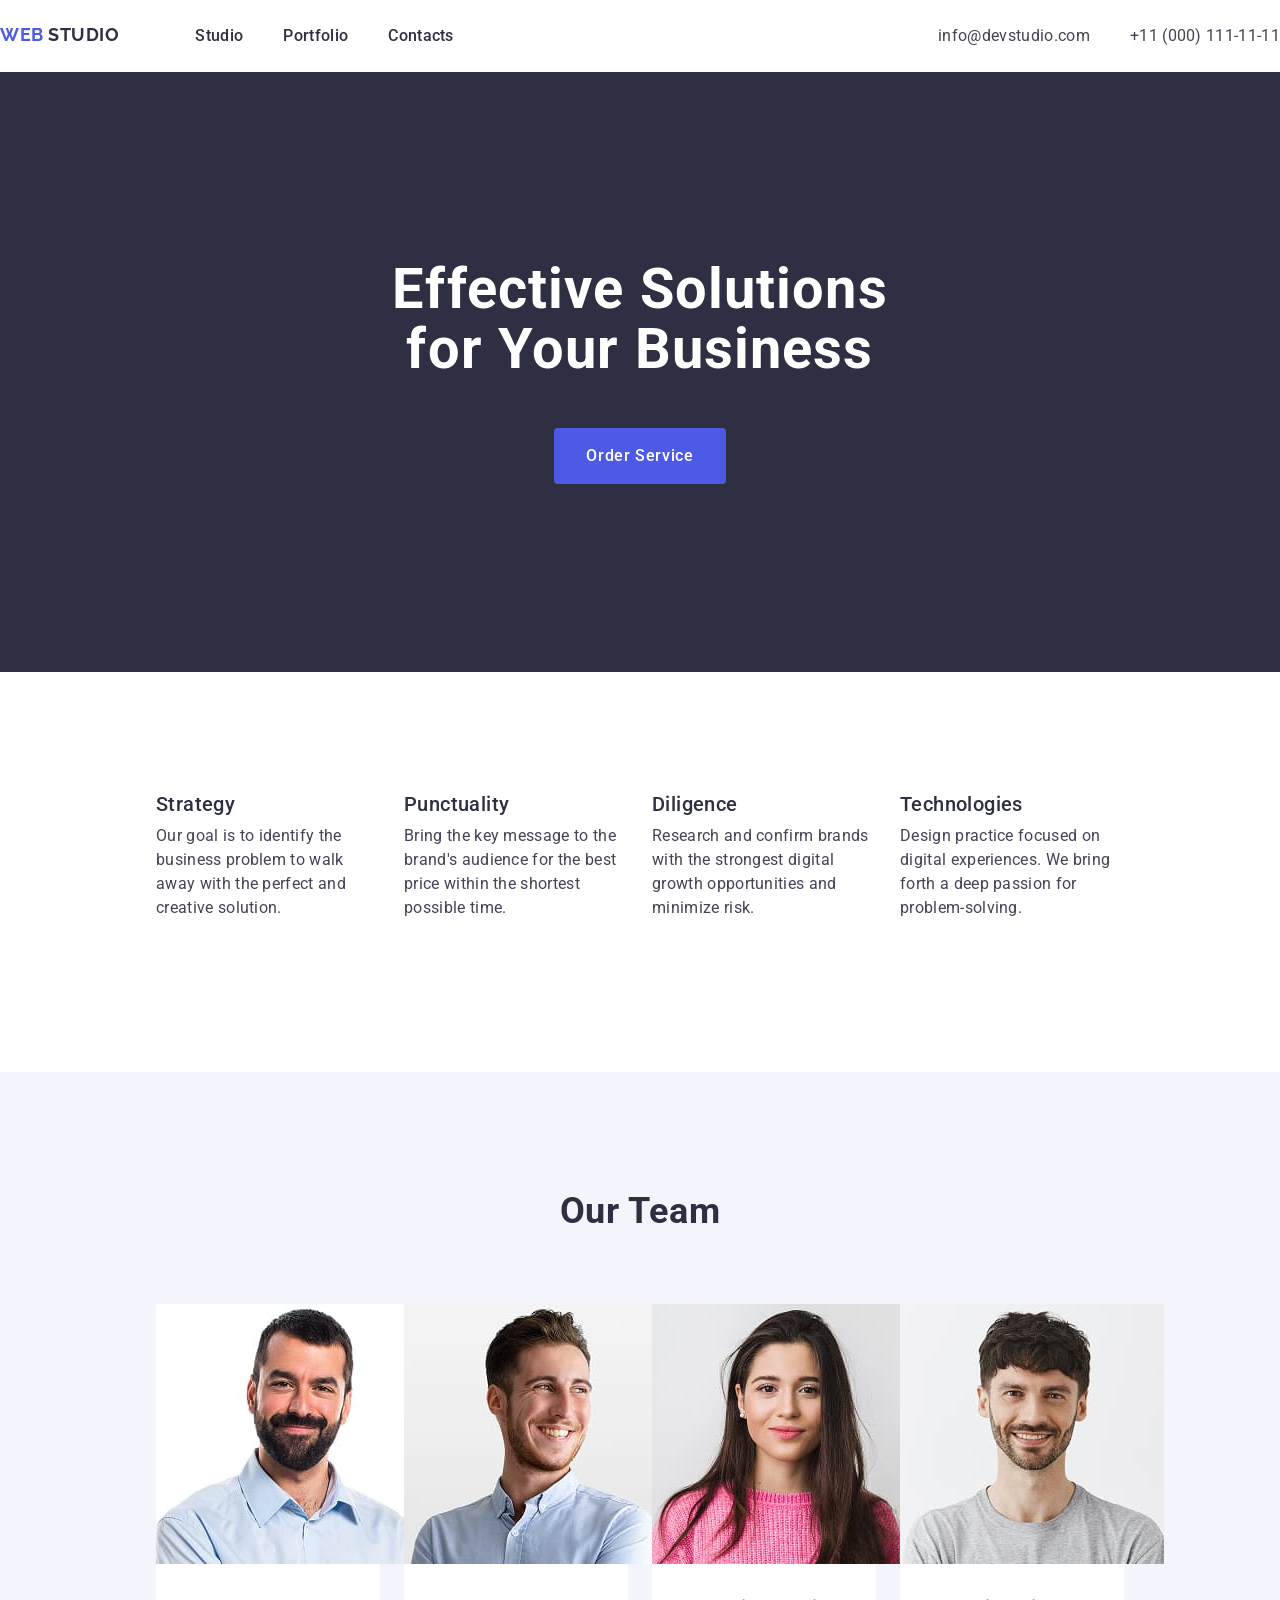
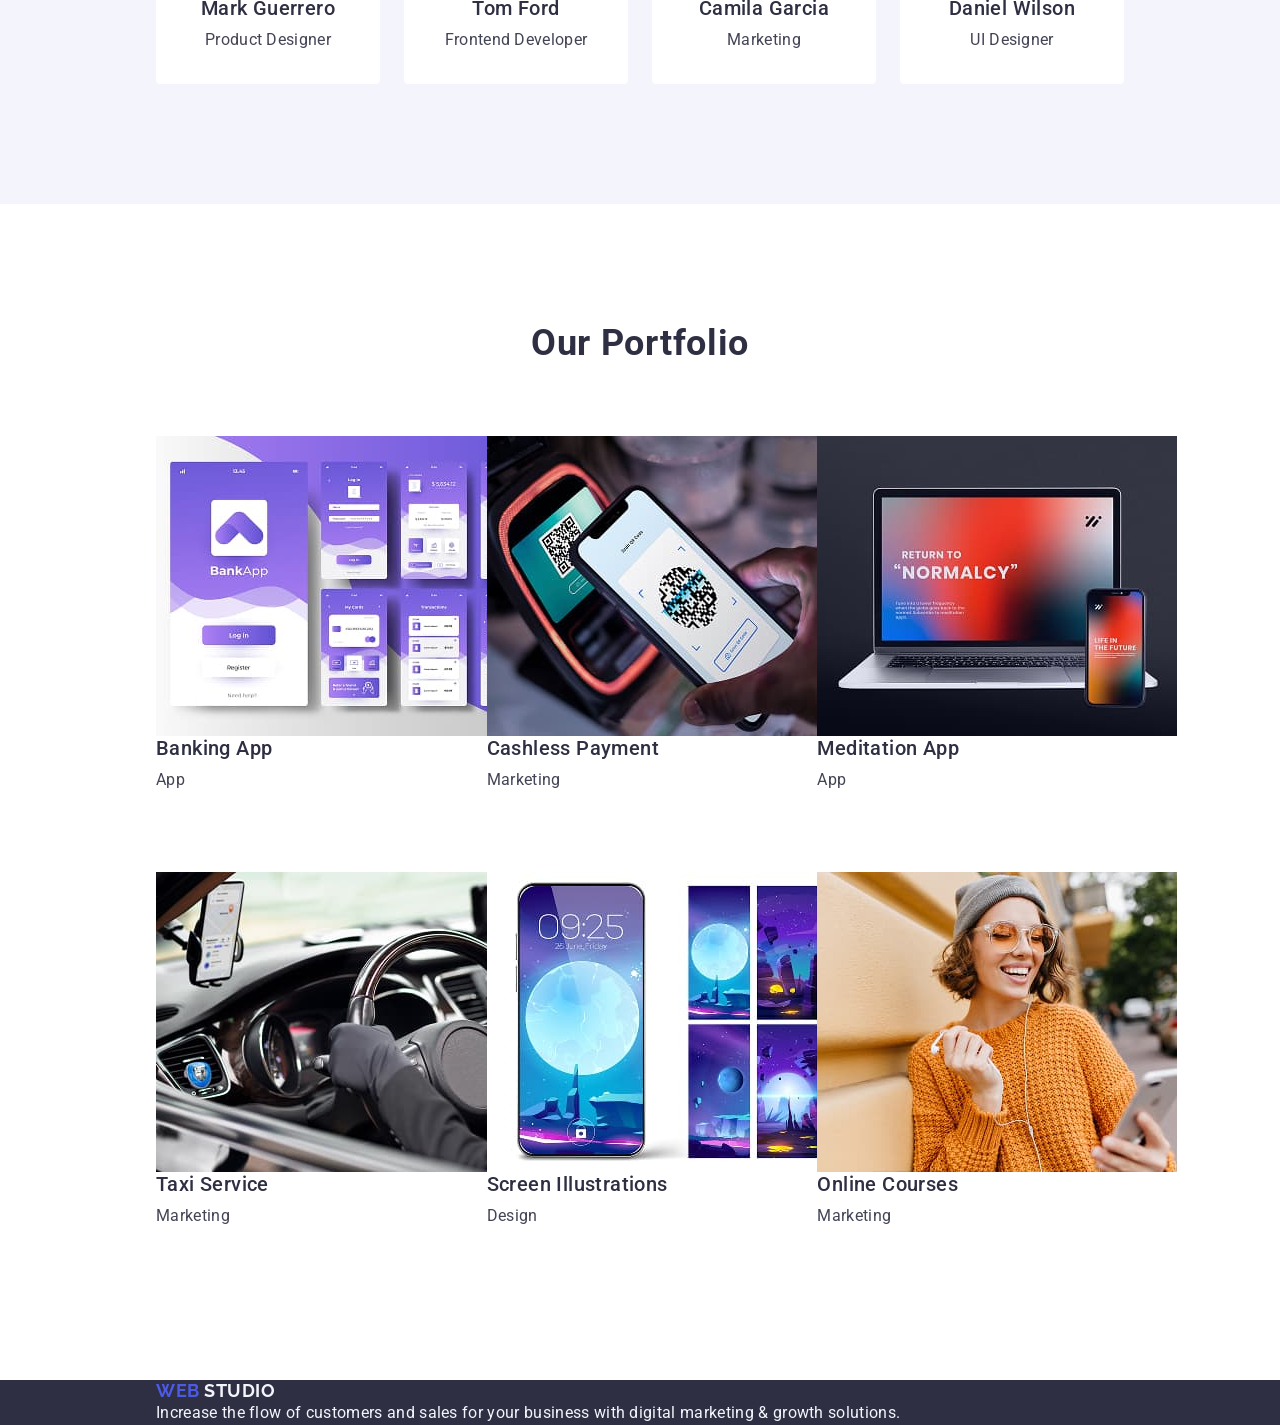
==== commit 53f59a66: "add styles for portfolio" ====
--- a/index.html
+++ b/index.html
@@ -153,8 +153,8 @@
       <section class="section">
         <div class="container">
           <h2 class="section-title">Our Portfolio</h2>
-          <ul>
-            <li>
+          <ul class="portfolio-list">
+            <li class="portfolio-item">
               <img
                 src="./images/portfolio/img-banking.jpg"
                 alt="Mobile banking app interface with login and dashboard screens displayed on smartphone mockups"
@@ -164,7 +164,7 @@
               <h3 class="card-title">Banking App</h3>
               <p class="card-text">App</p>
             </li>
-            <li>
+            <li class="portfolio-item">
               <img
                 src="./images/portfolio/img-cashless.jpg"
                 alt="Smartphone scanning a QR code for cashless payment at a terminal"
@@ -174,7 +174,7 @@
               <h3 class="card-title">Cashless Payment</h3>
               <p class="card-text">Marketing</p>
             </li>
-            <li>
+            <li class="portfolio-item">
               <img
                 src="./images/portfolio/img-meditattion.jpg"
                 alt="Laptop and smartphone displaying a modern landing page with inspirational message"
@@ -184,7 +184,7 @@
               <h3 class="card-title">Meditation App</h3>
               <p class="card-text">App</p>
             </li>
-            <li>
+            <li class="portfolio-item">
               <img
                 src="./images/portfolio/img-taxi.jpg"
                 alt="Driver holding a smartphone mounted on a car dashboard while driving"
@@ -194,7 +194,7 @@
               <h3 class="card-title">Taxi Service</h3>
               <p class="card-text">Marketing</p>
             </li>
-            <li>
+            <li class="portfolio-item">
               <img
                 src="./images/portfolio/img-screen.jpg"
                 alt="Stylized mobile phone screens with abstract night landscape illustrations"
@@ -204,7 +204,7 @@
               <h3 class="card-title">Screen Illustrations</h3>
               <p class="card-text">Design</p>
             </li>
-            <li>
+            <li class="portfolio-item">
               <img
                 src="./images/portfolio/img-courses.jpg"
                 alt="Smiling woman using a smartphone with earphones while studying online outdoors"
--- a/css/styles.css
+++ b/css/styles.css
@@ -229,6 +229,17 @@
 /* ============= TEAM ============= */
 
 /* ============= PORTFOLIO ============= */
+
+.portfolio-list {
+  display: flex;
+  flex-wrap: wrap;
+  column-gap: 24px;
+  row-gap: 48px;
+}
+
+.portfolio-item {
+  width: calc((100% - 2 * 24px) / 3);
+}
 /* ============= PORTFOLIO ============= */
 
 /* ============= FOOTER ============= */
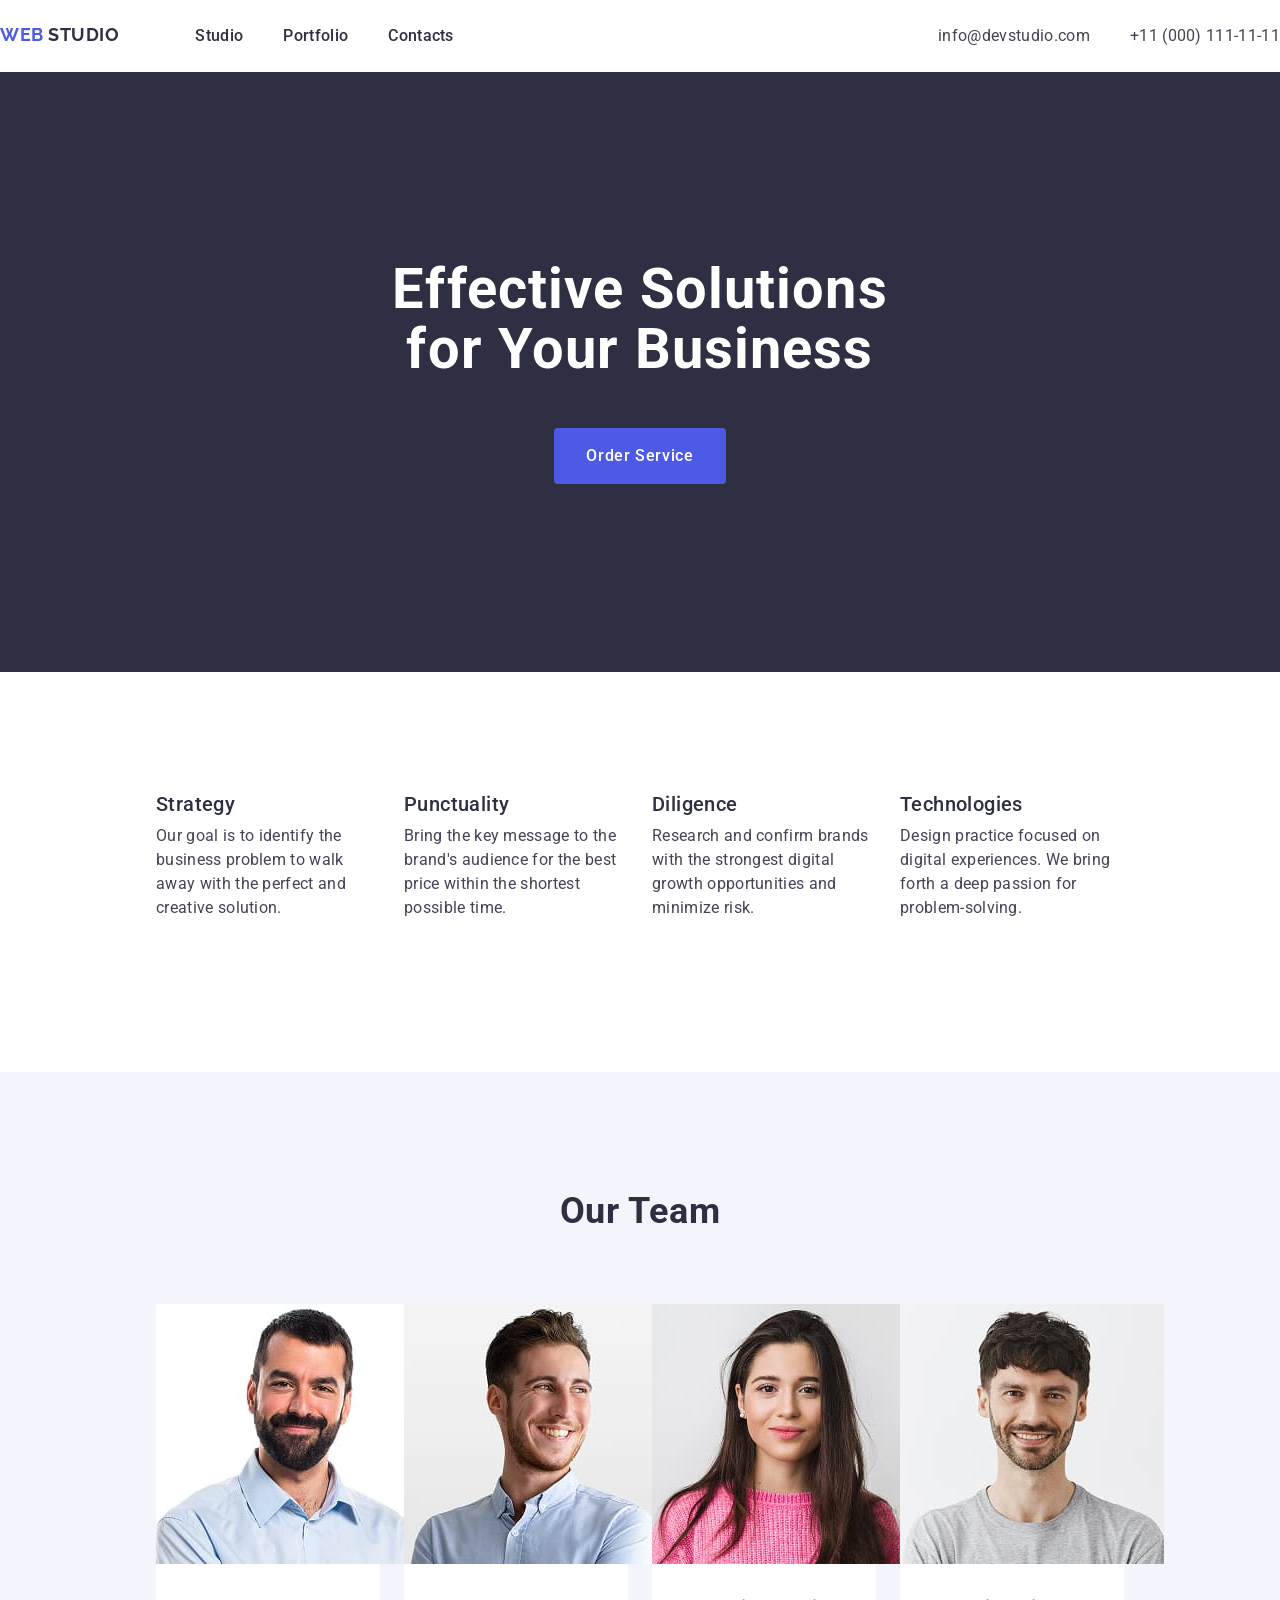
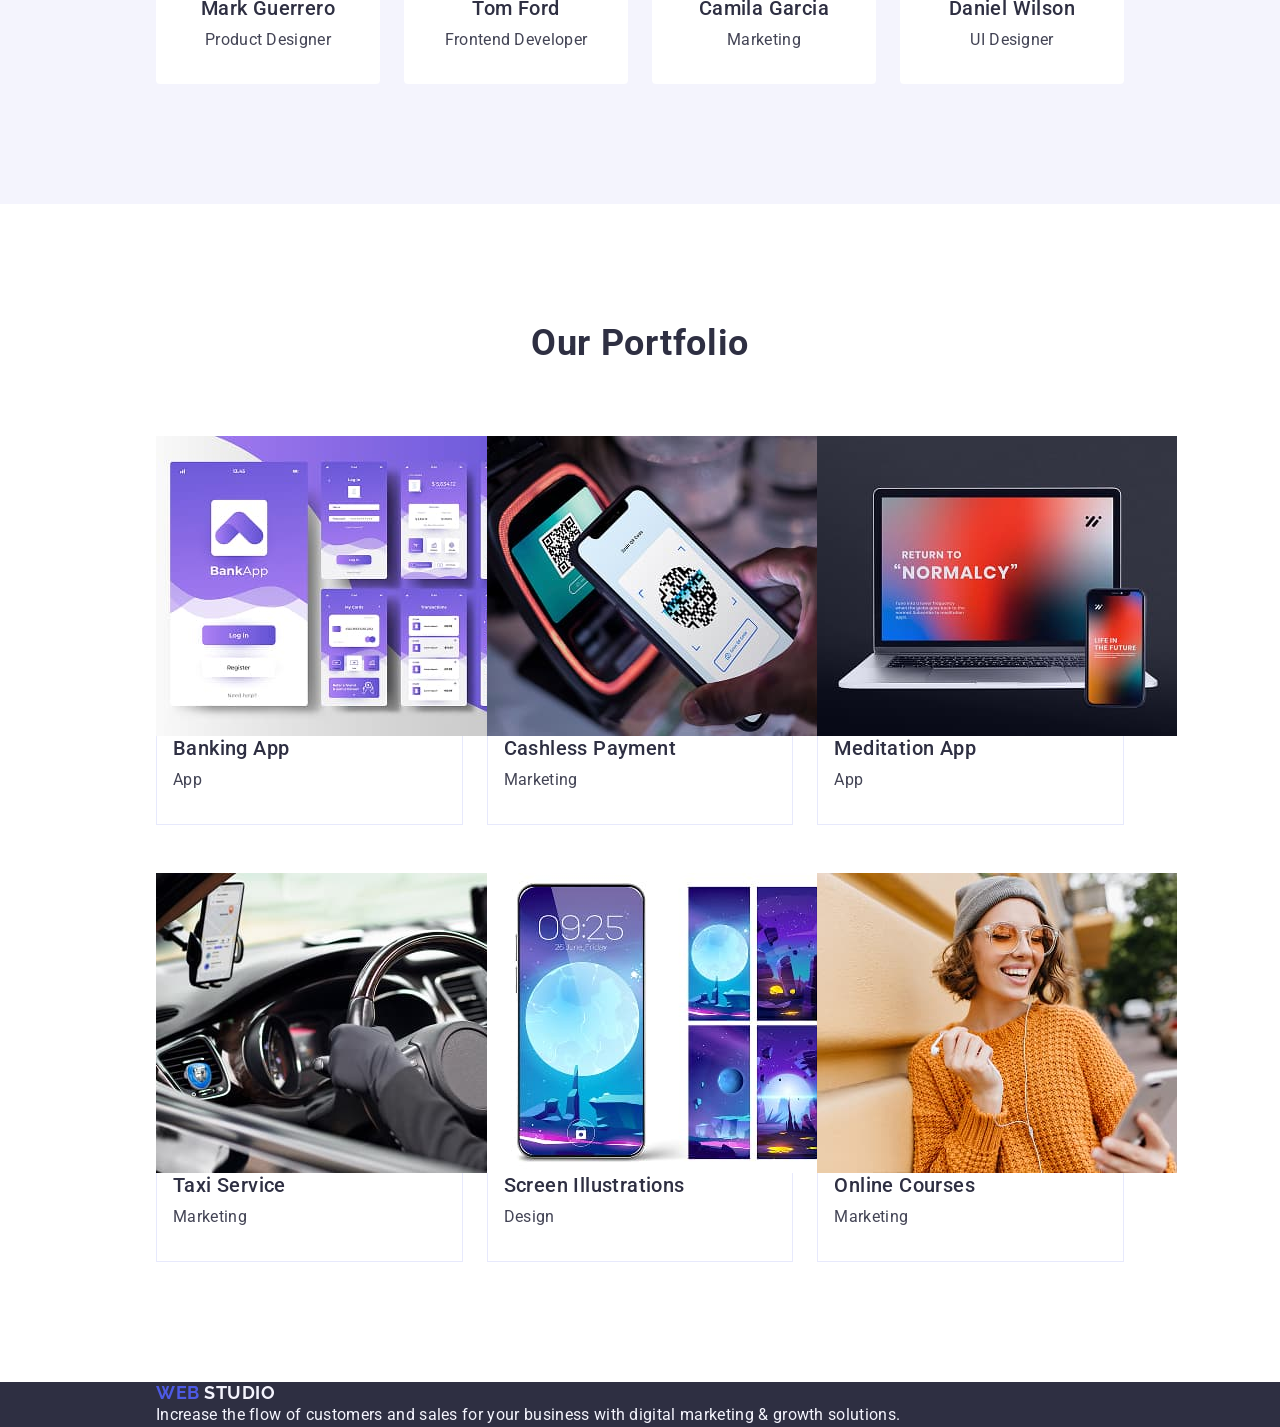
==== commit c6917fae: "add borders to portfolio cards" ====
--- a/index.html
+++ b/index.html
@@ -161,8 +161,10 @@
                 width="360"
                 height="300"
               />
-              <h3 class="card-title">Banking App</h3>
-              <p class="card-text">App</p>
+              <div class="portfolio-info">
+                <h3 class="card-title">Banking App</h3>
+                <p class="card-text">App</p>
+              </div>
             </li>
             <li class="portfolio-item">
               <img
@@ -171,8 +173,10 @@
                 width="360"
                 height="300"
               />
-              <h3 class="card-title">Cashless Payment</h3>
-              <p class="card-text">Marketing</p>
+              <div class="portfolio-info">
+                <h3 class="card-title">Cashless Payment</h3>
+                <p class="card-text">Marketing</p>
+              </div>
             </li>
             <li class="portfolio-item">
               <img
@@ -181,8 +185,10 @@
                 width="360"
                 height="300"
               />
-              <h3 class="card-title">Meditation App</h3>
-              <p class="card-text">App</p>
+              <div class="portfolio-info">
+                <h3 class="card-title">Meditation App</h3>
+                <p class="card-text">App</p>
+              </div>
             </li>
             <li class="portfolio-item">
               <img
@@ -191,8 +197,10 @@
                 width="360"
                 height="300"
               />
-              <h3 class="card-title">Taxi Service</h3>
-              <p class="card-text">Marketing</p>
+              <div class="portfolio-info">
+                <h3 class="card-title">Taxi Service</h3>
+                <p class="card-text">Marketing</p>
+              </div>
             </li>
             <li class="portfolio-item">
               <img
@@ -201,8 +209,10 @@
                 width="360"
                 height="300"
               />
-              <h3 class="card-title">Screen Illustrations</h3>
-              <p class="card-text">Design</p>
+              <div class="portfolio-info">
+                <h3 class="card-title">Screen Illustrations</h3>
+                <p class="card-text">Design</p>
+              </div>
             </li>
             <li class="portfolio-item">
               <img
@@ -211,8 +221,10 @@
                 width="360"
                 height="300"
               />
-              <h3 class="card-title">Online Courses</h3>
-              <p class="card-text">Marketing</p>
+              <div class="portfolio-info">
+                <h3 class="card-title">Online Courses</h3>
+                <p class="card-text">Marketing</p>
+              </div>
             </li>
           </ul>
         </div>
--- a/css/styles.css
+++ b/css/styles.css
@@ -240,6 +240,13 @@
 .portfolio-item {
   width: calc((100% - 2 * 24px) / 3);
 }
+
+.portfolio-info {
+  padding-left: 16px;
+  border-left: 1px solid #e7e9fc;
+  border-right: 1px solid #e7e9fc;
+  border-bottom: 1px solid #e7e9fc;
+}
 /* ============= PORTFOLIO ============= */
 
 /* ============= FOOTER ============= */
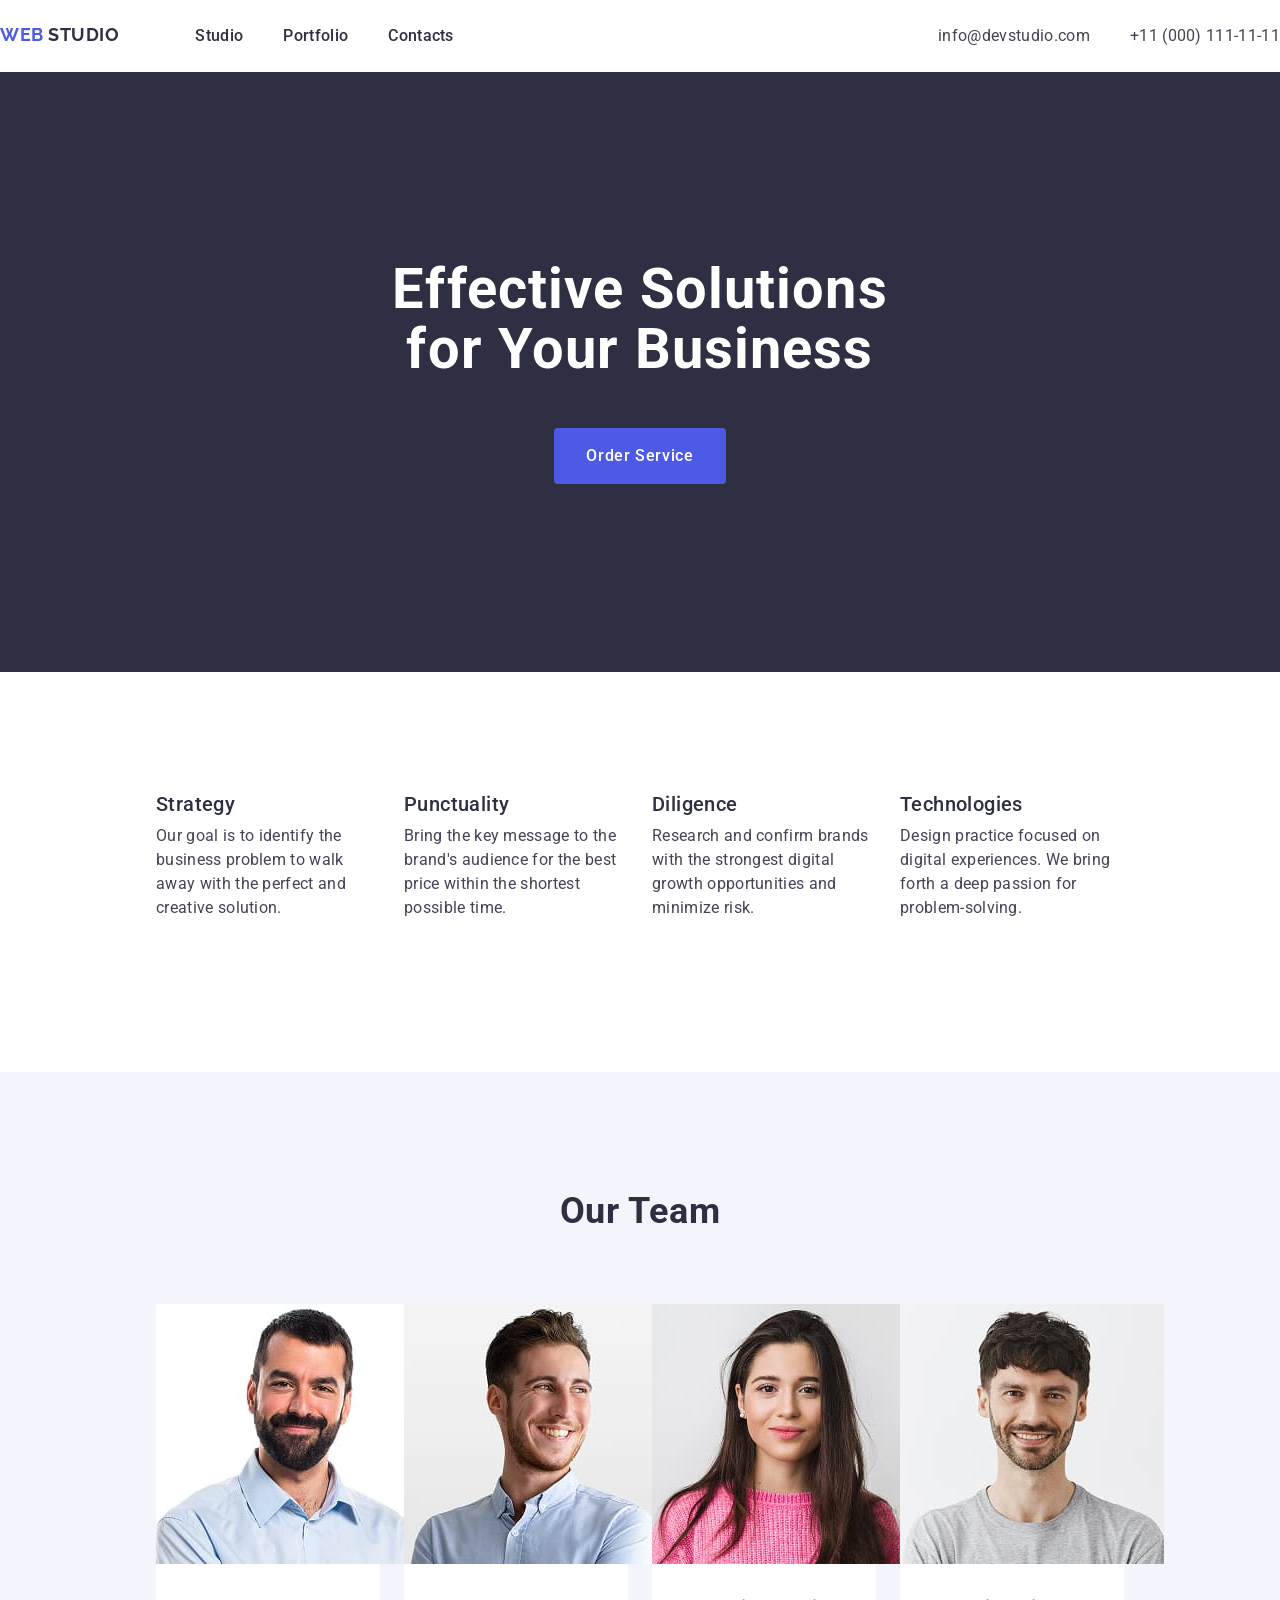
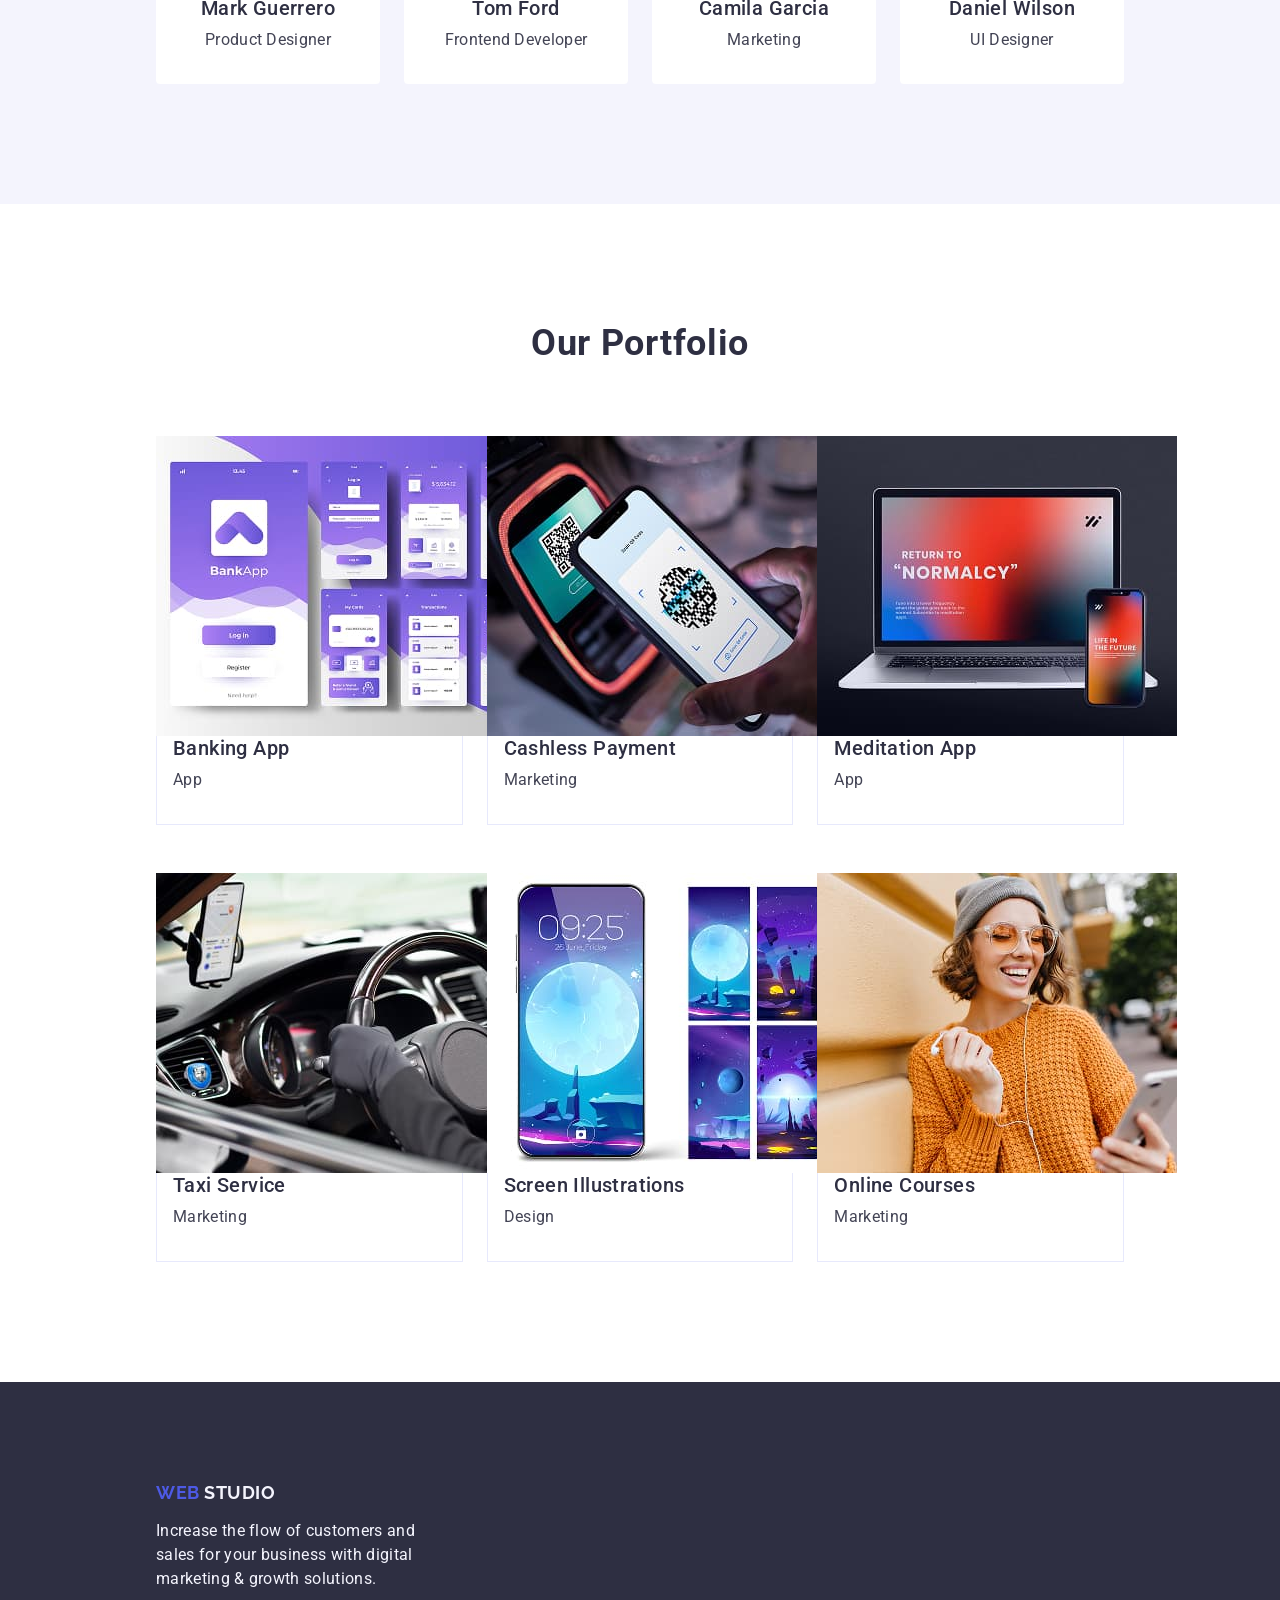
==== commit 9bb46964: "add styles for footer" ====
--- a/index.html
+++ b/index.html
@@ -232,7 +232,7 @@
     </main>
     <footer class="footer">
       <div class="container">
-        <a class="logo" href="./index.html">
+        <a class="logo footer-logo" href="./index.html">
           Web
           <span class="footer-logo-secondary">Studio</span>
         </a>
--- a/css/styles.css
+++ b/css/styles.css
@@ -252,7 +252,17 @@
 /* ============= FOOTER ============= */
 .footer {
   background-color: var(--dark-color);
-}
+  padding: 100px 0;
+}
+
+.footer-logo {
+  display: block;
+  margin-bottom: 16px;
+}
+.footer-description {
+  max-width: 264px;
+}
+
 .footer-logo-primary {
   color: var(--brand-color);
 }
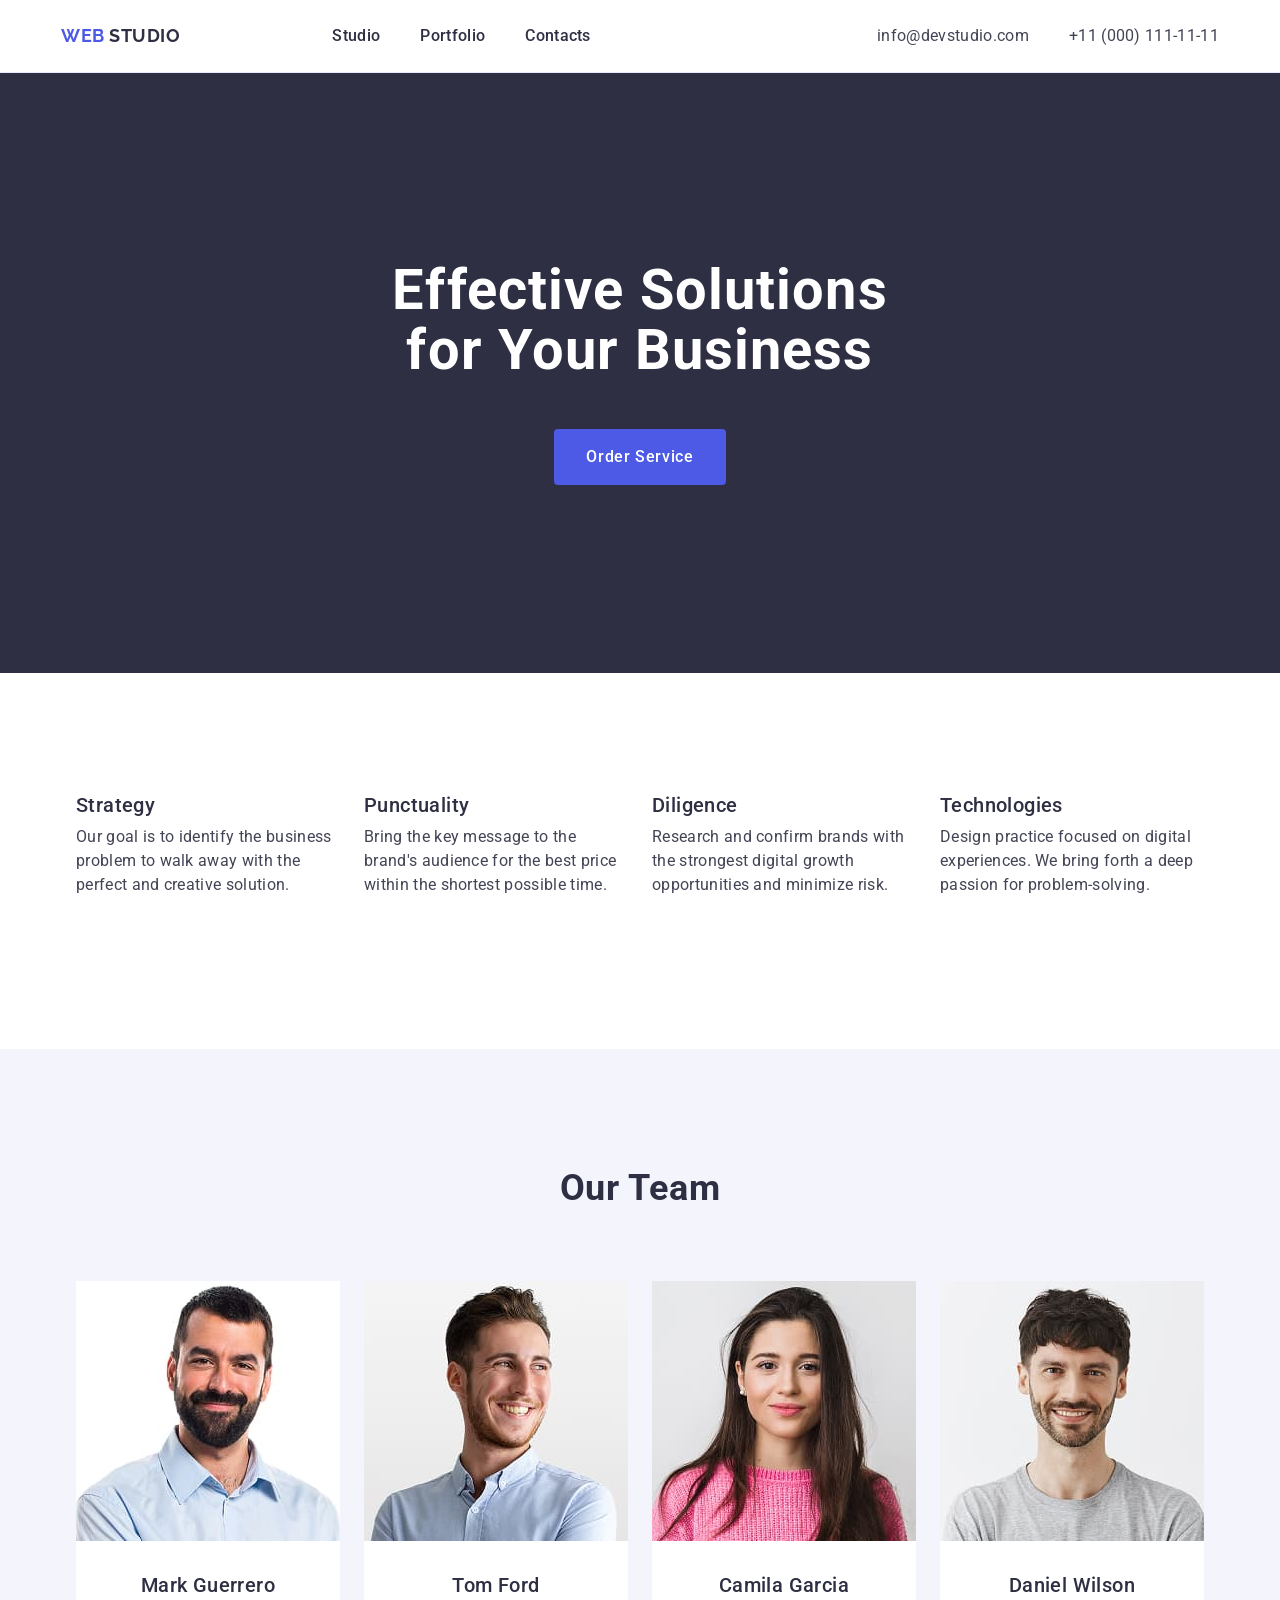
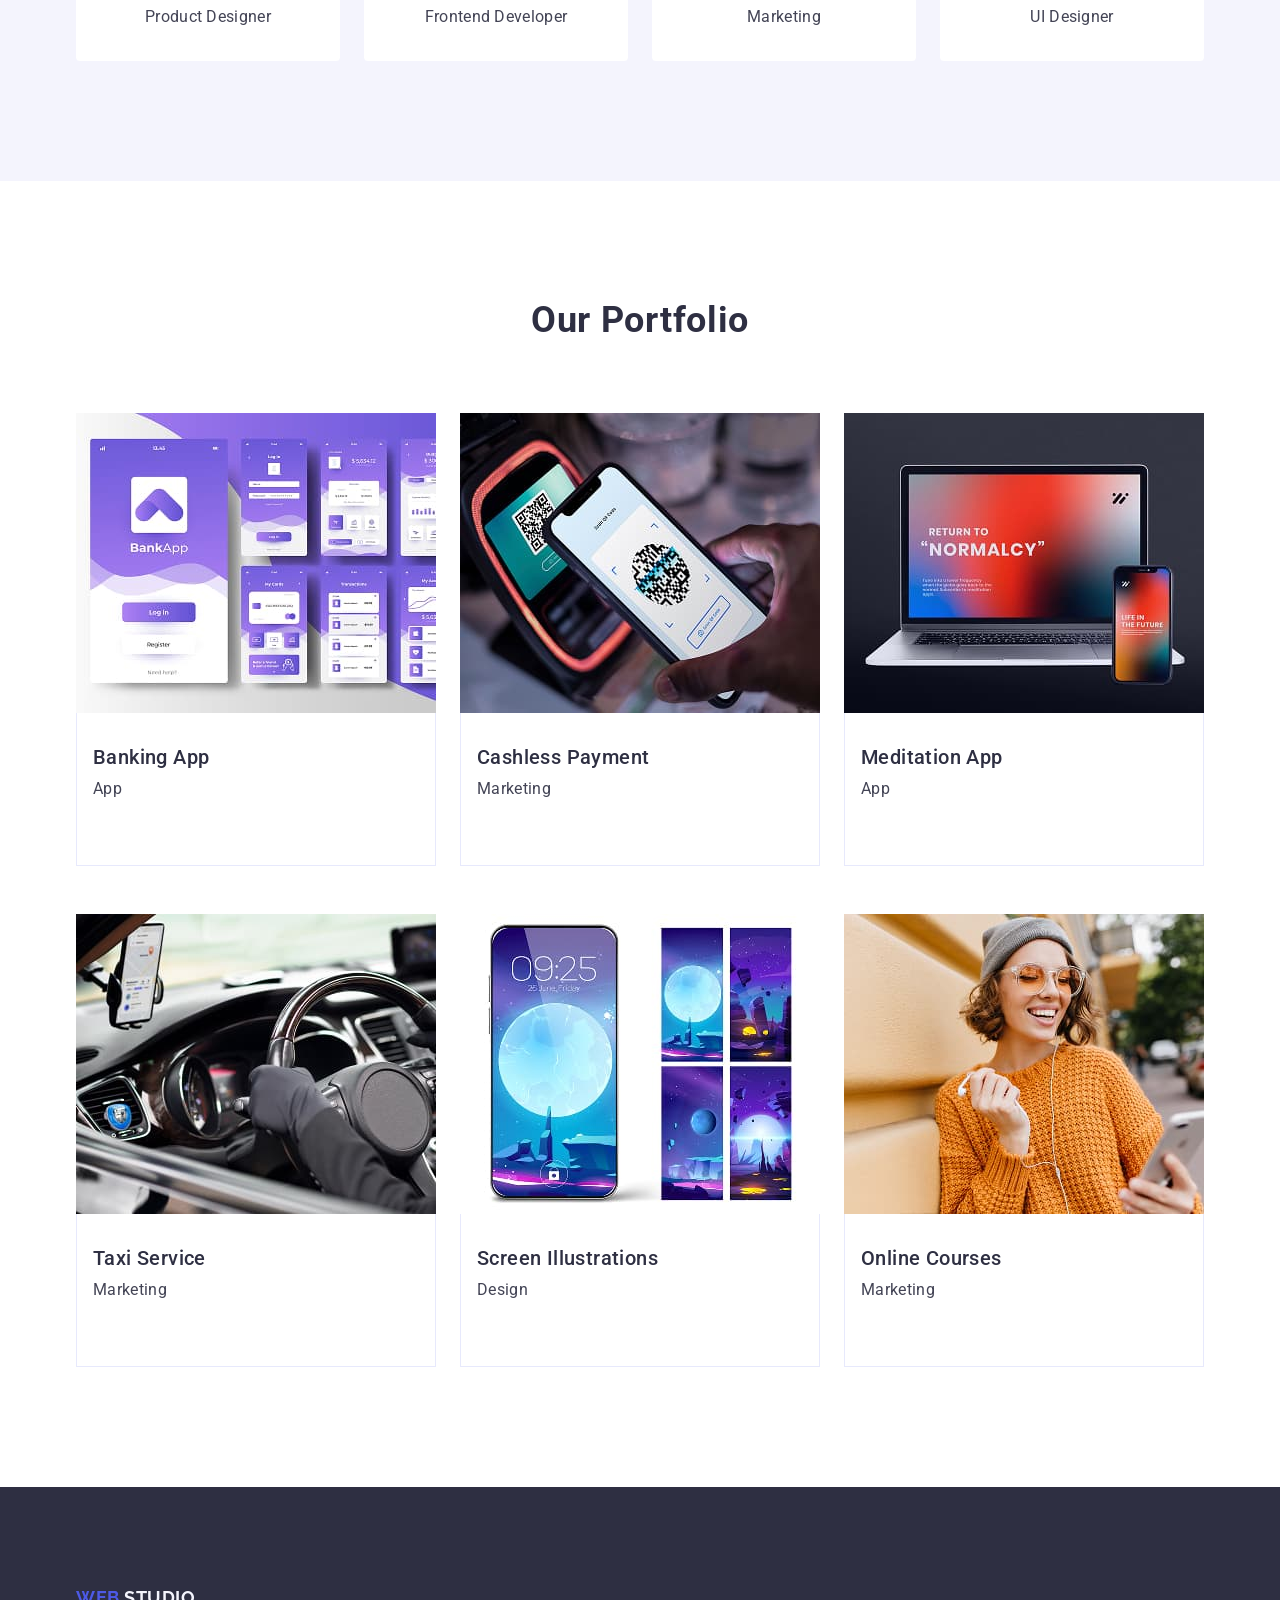
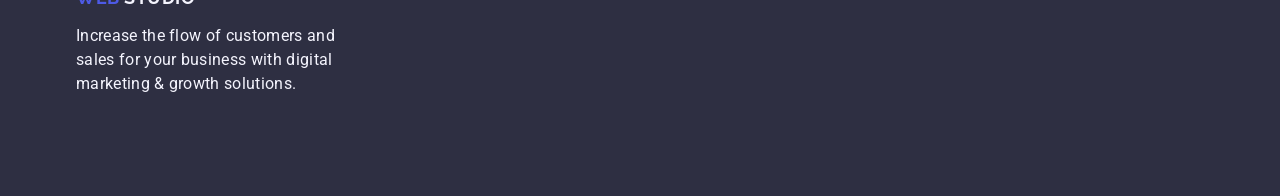
==== commit 89c58dbe: "fix styles" ====
--- a/index.html
+++ b/index.html
@@ -21,7 +21,7 @@
     <title>Document</title>
   </head>
   <body>
-    <header>
+    <header class="header">
       <div class="container header-container">
         <nav class="page-navigation">
           <a class="logo" href="./index.html">
@@ -63,7 +63,7 @@
       <!-- Approach -->
       <section class="section">
         <div class="container">
-          <h2 hidden>Our Approach</h2>
+          <h2 class="visually-hidden">Our Approach</h2>
           <ul class="approach-list">
             <li class="approach-item">
               <h3 class="card-title">Strategy</h3>
@@ -109,8 +109,10 @@
                 width="264"
                 height="260"
               />
-              <h3 class="card-title centered-text">Mark Guerrero</h3>
-              <p class="card-text centered-text">Product Designer</p>
+              <div class="team-info">
+                <h3 class="card-title centered-text">Mark Guerrero</h3>
+                <p class="card-text centered-text">Product Designer</p>
+              </div>
             </li>
             <li class="team-item">
               <img
@@ -120,8 +122,10 @@
                 width="264"
                 height="260"
               />
-              <h3 class="card-title centered-text">Tom Ford</h3>
-              <p class="card-text centered-text">Frontend Developer</p>
+              <div class="team-info">
+                <h3 class="card-title centered-text">Tom Ford</h3>
+                <p class="card-text centered-text">Frontend Developer</p>
+              </div>
             </li>
             <li class="team-item">
               <img
@@ -131,8 +135,10 @@
                 width="264"
                 height="260"
               />
-              <h3 class="card-title centered-text">Camila Garcia</h3>
-              <p class="card-text centered-text">Marketing</p>
+              <div class="team-info">
+                <h3 class="card-title centered-text">Camila Garcia</h3>
+                <p class="card-text centered-text">Marketing</p>
+              </div>
             </li>
             <li class="team-item">
               <img
@@ -142,9 +148,10 @@
                 width="264"
                 height="260"
               />
-
-              <h3 class="card-title centered-text">Daniel Wilson</h3>
-              <p class="card-text centered-text">UI Designer</p>
+              <div class="team-info">
+                <h3 class="card-title centered-text">Daniel Wilson</h3>
+                <p class="card-text centered-text">UI Designer</p>
+              </div>
             </li>
           </ul>
         </div>
--- a/css/styles.css
+++ b/css/styles.css
@@ -51,9 +51,8 @@
 }
 
 .container {
-  max-width: 1440px;
-  padding-left: 156px;
-  padding-right: 156px;
+  width: 1158px;
+  padding: 0 15px 0 15px;
   margin-left: auto;
   margin-right: auto;
 }
@@ -66,6 +65,7 @@
   line-height: 1.17;
   letter-spacing: 0.03em;
   color: var(--brand-color);
+  margin-right: 76px;
 }
 
 .section {
@@ -104,10 +104,27 @@
 .centered-text {
   text-align: center;
 }
+
+.visually-hidden {
+  position: absolute;
+  width: 1px;
+  height: 1px;
+  margin: -1px;
+  border: 0;
+  padding: 0;
+
+  white-space: nowrap;
+  clip-path: inset(100%);
+  clip: rect(0 0 0 0);
+  overflow: hidden;
+}
+
 /* ============= COMMON STYLES ============= */
 
 /* ============= HEADER ============= */
-
+.header {
+  border-bottom: 1px solid #e7e9fc;
+}
 .header-container {
   display: flex;
   align-items: center;
@@ -115,9 +132,11 @@
   padding: 24px 0;
 }
 
+
 .page-navigation {
   display: flex;
   gap: 76px;
+  align-items: center;
 }
 
 .nav-items {
@@ -134,6 +153,7 @@
   line-height: 1.5;
   letter-spacing: 0.02em;
   color: var(--dark-color);
+  padding: 24px 0;
 }
 
 .nav-item:hover,
@@ -179,6 +199,7 @@
 
 .hero-button {
   display: block;
+  min-width: 169px;
   background-color: var(--brand-color);
   font-family: var(--primary-font);
   font-weight: 500;
@@ -201,7 +222,7 @@
 /* ============= APPROACH ============= */
 .approach-list {
   display: flex;
-  column-gap: 24px;
+  gap: 24px;
 }
 
 .approach-item {
@@ -210,21 +231,32 @@
 /* ============= APPROACH ============= */
 
 /* ============= TEAM ============= */
+
 .team-section {
   background-color: var(--light-bg-color);
 }
-.team-img {
-  margin-bottom: 32px;
-}
 
 .team-list {
   display: flex;
-  column-gap: 24px;
-}
+  gap: 24px;
+}
+
 .team-item {
   background-color: var(--white-color);
-  border-radius: 4px;
+  border-radius: 0px 0px 4px 4px;
   width: calc((100% - 3 * 24px) / 4);
+}
+
+.team-info {
+  padding: 32px 0;
+}
+
+.team-section .card-text {
+  margin-bottom: 0;
+}
+
+.team-section .team-img {
+  margin-bottom: 0;
 }
 /* ============= TEAM ============= */
 
@@ -242,7 +274,7 @@
 }
 
 .portfolio-info {
-  padding-left: 16px;
+  padding: 32px 16px;
   border-left: 1px solid #e7e9fc;
   border-right: 1px solid #e7e9fc;
   border-bottom: 1px solid #e7e9fc;
@@ -256,7 +288,7 @@
 }
 
 .footer-logo {
-  display: block;
+  display: inline-block;
   margin-bottom: 16px;
 }
 .footer-description {
